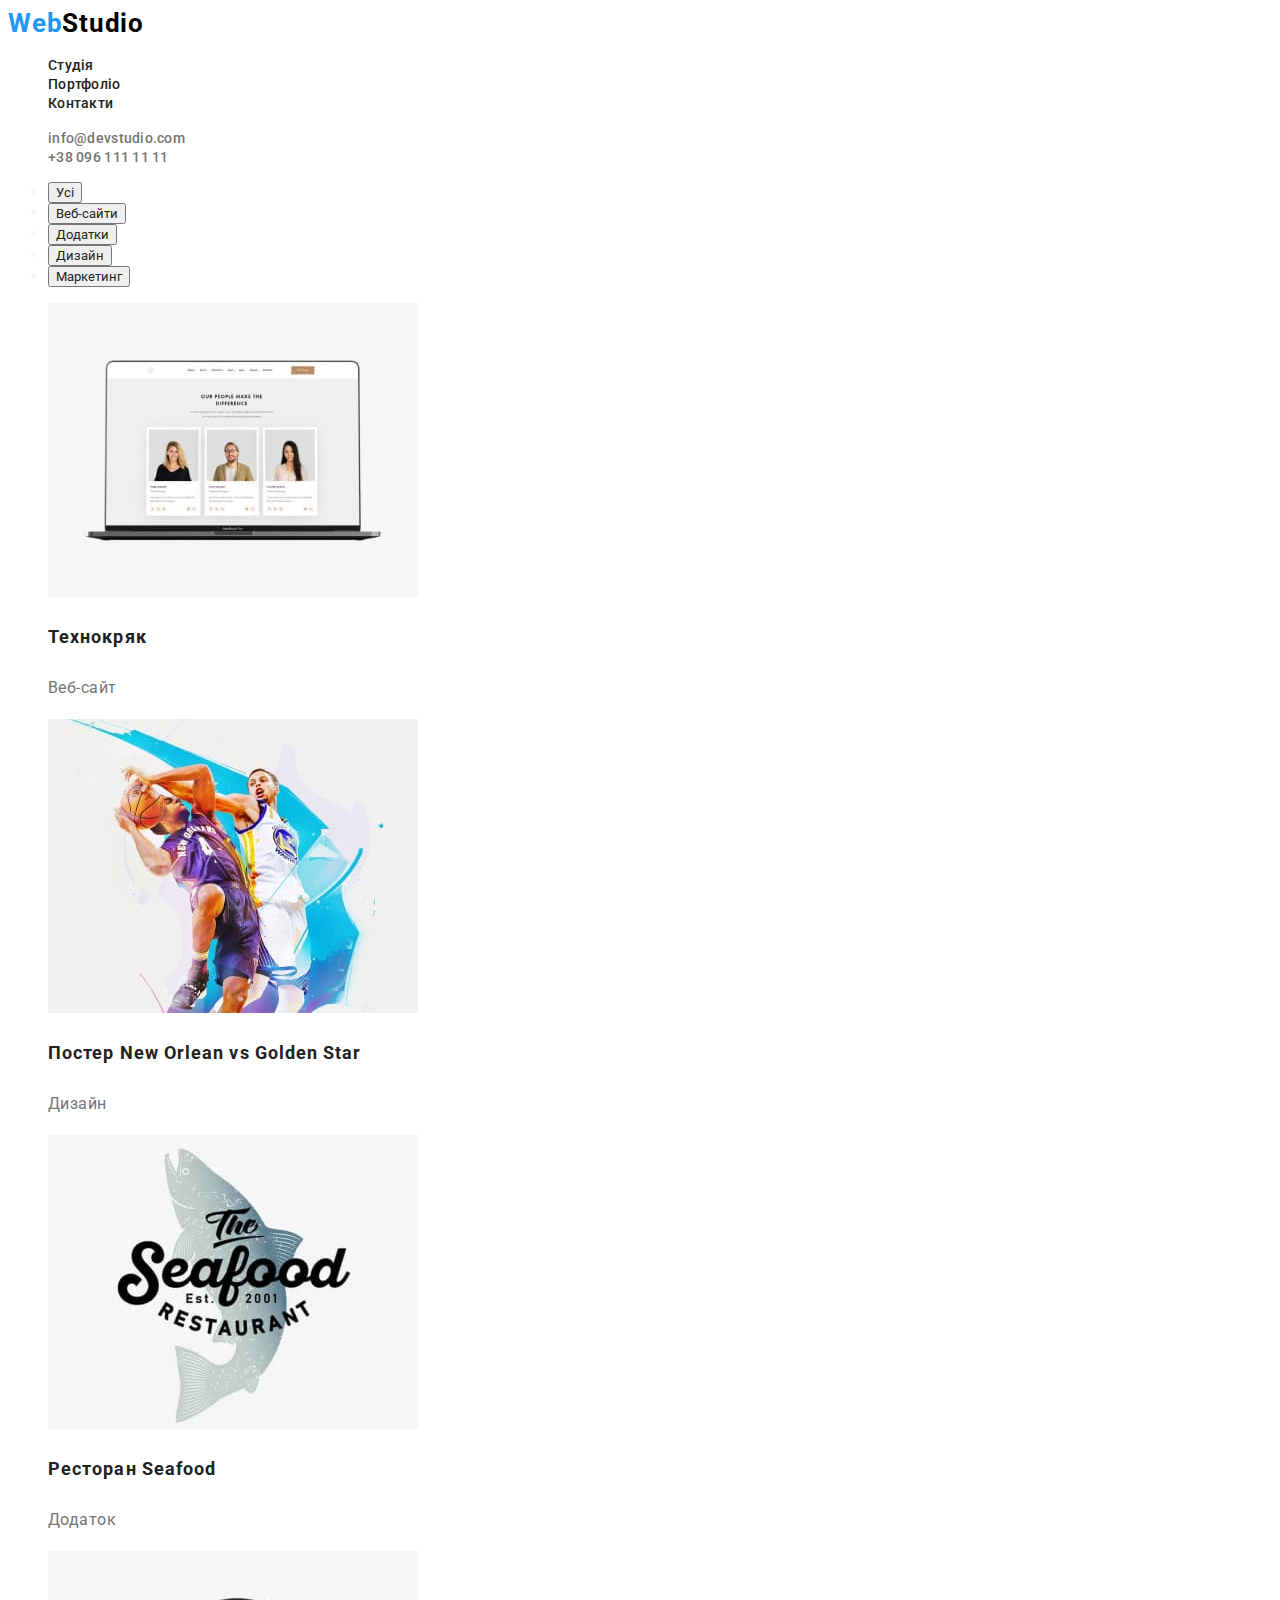
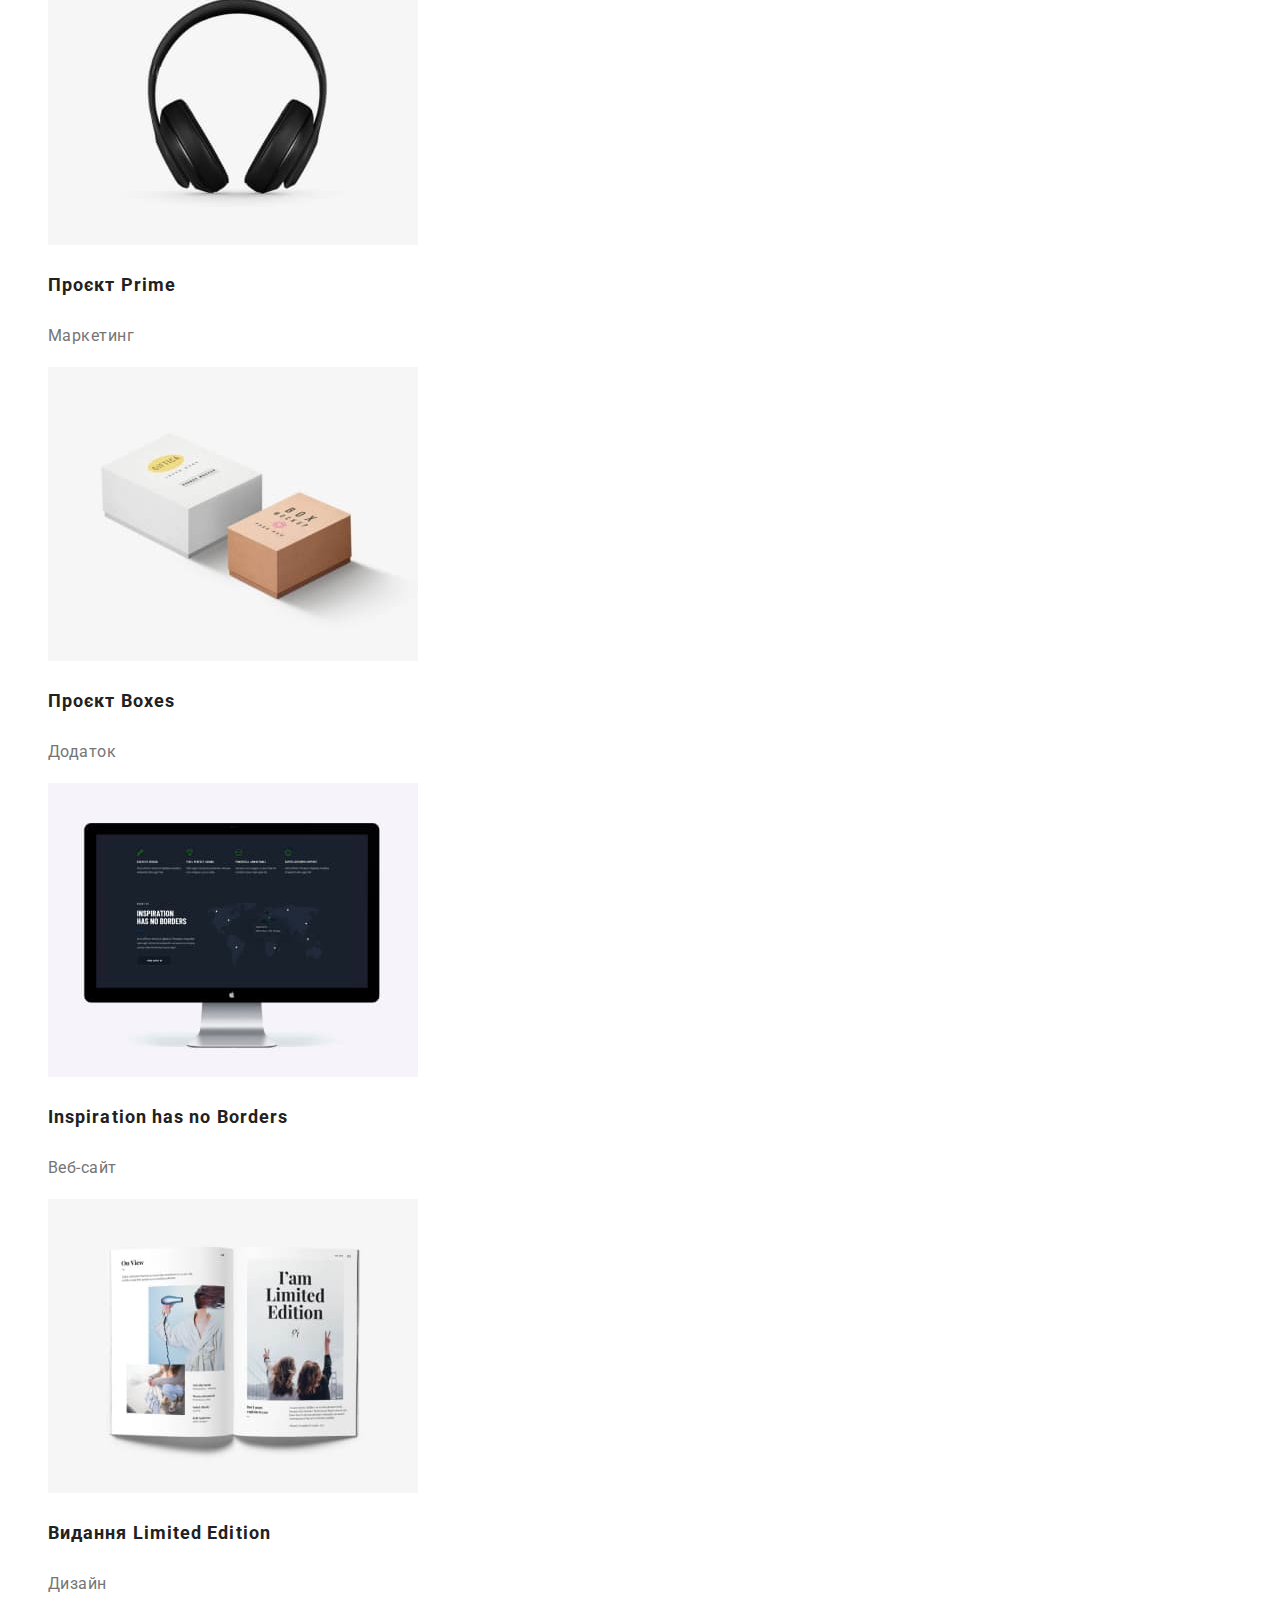
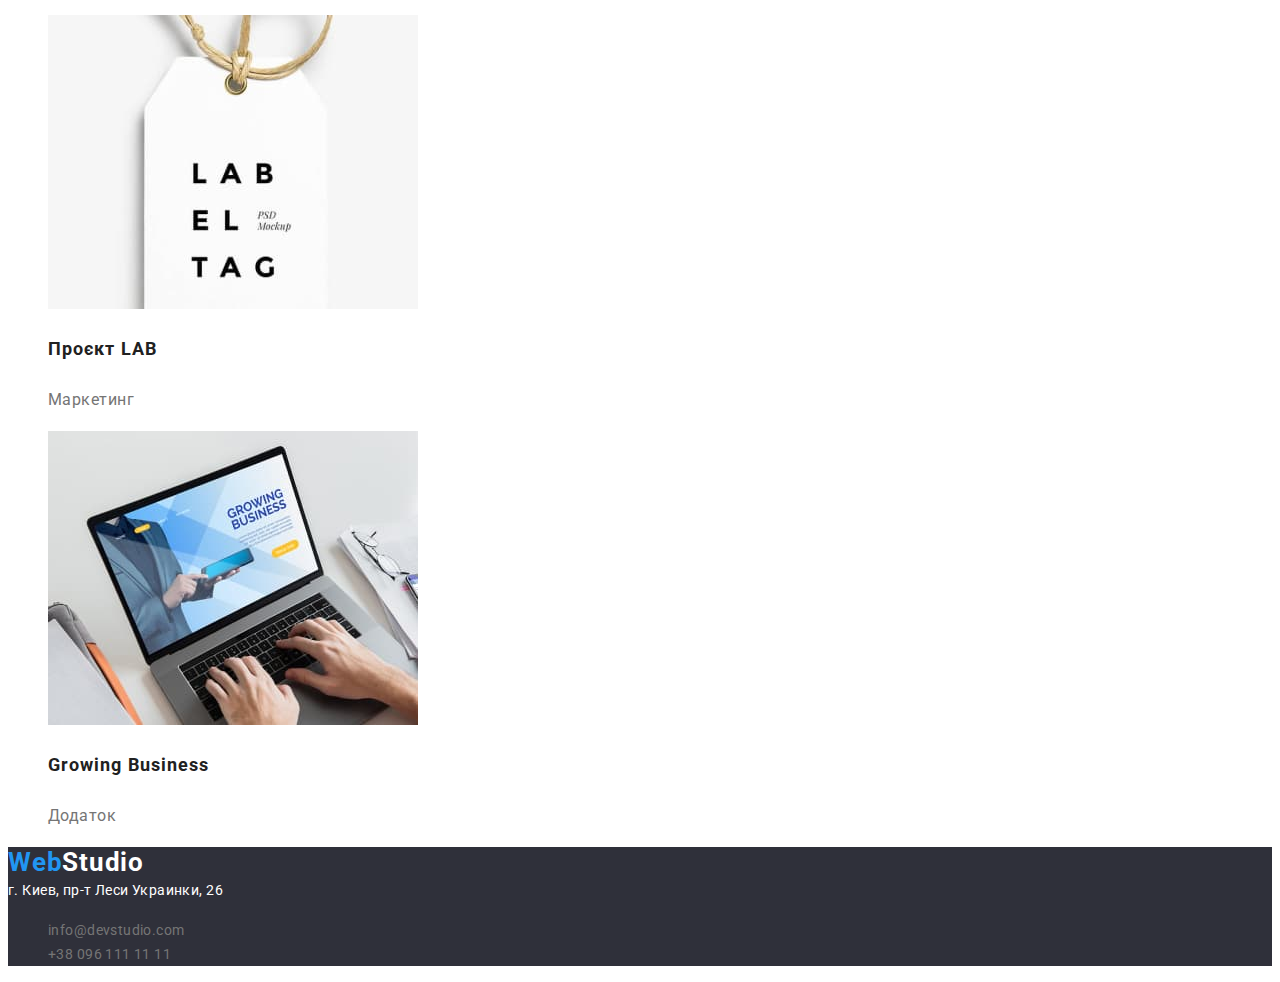
==== portfolio.html @ 9efe73df "Добавляет стили для разметки" ====
<!DOCTYPE html>
<html lang="UK">
    <head>
    <meta charset="UTF-8">
    <meta http-equiv="X-UA-Compatible" content="IE=edge">
    <meta name="viewport" content="width=device-width, initial-scale=1.0">
    <title>HTML-CSS</title>
    <link rel="preconnect" href="https://fonts.googleapis.com">
    <link rel="preconnect" href="https://fonts.gstatic.com" crossorigin>
    <link href="https://fonts.googleapis.com/css2?family=Raleway:wght@700&family=Roboto:wght@400;500;700;900&display=swap" rel="stylesheet">
    <link rel="stylesheet" href="./css/styles.css">
    </head>
    <body>

        <!-- Панель навигации -->
        <header>
            <nav class="header-nav">
            <a class="logo" href="./index.html"><span class="first-part">Web</span><span class="last-part">Studio</span></a>

            <ul class="nav-list list">
                <li class="header-nav-item"><a class="header-nav-link link" href="./index.html">Студія</a></li>
                <li class="header-nav-item"><a class="header-nav-link link" href="./portfolio.html">Портфоліо</a></li>
                <li class="header-nav-item"><a class="header-nav-link link" href="/">Контакти</a></li>
            </ul>
            </nav>

            <ul class="nav-list list">
                <li ><a class="header-mail-link link" href="mailto:info@devstudio.com">info@devstudio.com</a></li>
                <li ><a class="header-tel-link link" href="tel:+380961111111">+38 096 111 11 11</a></li>
            </ul>
        </header>

            <main>
                <!-- Фильтр работ -->
                <h1 class="section-title-none">Заголовок 1</h1>
                <ul class="button">
                    <li><button class="botton-type" type="button"><span class="botton-text">Усі</span></button></li>
                    <li><button class="botton-type" type="button"><span class="botton-text">Веб-сайти</span></button></li>
                    <li><button class="botton-type" type="button"><span class="botton-text">Додатки</span></button></li>
                    <li><button class="botton-type" type="button"><span class="botton-text">Дизайн</span></button></li>
                    <li><button class="botton-type" type="button"><span class="botton-text">Маркетинг</span></button></li>
                </ul>

                <!-- Портфолио -->
                <section>
                    <h2 class="section-title-none">Заголовок 2</h2>
                    <ul class="list">
                        <li><img src="./images/Portfolio/img1.jpg" width="370" height="294" alt="Технокряк">
                            <h3 class="portfolio-title">Технокряк</h3>
                            <p class="portfolio-text">Веб-сайт</p>
                        </li>
                        <li><img src="./images/Portfolio/img2.jpg" width="370" height="294" alt="Постер New Orlean vs Golden Star">
                            <h3 class="portfolio-title">Постер New Orlean vs Golden Star</h3>
                            <p class="portfolio-text">Дизайн</p>
                        </li>
                        <li><img src="./images/Portfolio/img3.jpg" width="370" height="294" alt="Ресторан Seafood">
                            <h3 class="portfolio-title">Ресторан Seafood</h3>
                            <p class="portfolio-text">Додаток</p>
                        </li>
                        <li><img src="./images/Portfolio/img4.jpg" width="370" height="294" alt="Проєкт Prime">
                            <h3 class="portfolio-title">Проєкт Prime</h3>
                            <p class="portfolio-text">Маркетинг</p>
                        </li>
                        <li><img src="./images/Portfolio/img5.jpg" width="370" height="294" alt="">
                            <h3 class="portfolio-title">Проєкт Boxes</h3>
                            <p class="portfolio-text">Додаток</p>
                        </li>
                        <li><img src="./images/Portfolio/img6.jpg" width="370" height="294" alt="Inspiration has no Borders">
                            <h3 class="portfolio-title">Inspiration has no Borders</h3>
                            <p class="portfolio-text">Веб-сайт</p>
                        </li>
                        <li><img src="./images/Portfolio/img7.jpg" width="370" height="294" alt="Видання Limited Edition">
                            <h3 class="portfolio-title">Видання Limited Edition</h3>
                            <p class="portfolio-text">Дизайн</p>
                        </li>
                        <li><img src="./images/Portfolio/img8.jpg" width="370" height="294" alt="Проєкт LAB">
                            <h3 class="portfolio-title">Проєкт LAB</h3>
                            <p class="portfolio-text">Маркетинг</p>
                        </li>
                        <li><img src="./images/Portfolio/img9.jpg" width="370" height="294" alt="Growing Business">
                            <h3 class="portfolio-title">Growing Business</h3>
                            <p class="portfolio-text">Додаток</p>
                        </li>  
                    </ul>
                </section>
            </main>

            <!-- Контакты -->
            <footer class="footer-list">
                <a class="logo" href="./index.html"><span class="first-part">Web</span><span class="last-part-footer">Studio</span></a>
                <address>
                <a class="address" href="https://goo.gl/maps/CPtrU1FHBa2aNyZL9" target="_blank" rel="noopener noreferrer nofollow">г. Киев, пр-т Леси Украинки, 26</a>

                <ul>
                    <li class="list"><a class="contact" href="mailto:info@devstudio.com">info@devstudio.com</a></li>
                    <li class="list"><a class="contact" href="tel:+380961111111">+38 096 111 11 11</a></li>
                </ul>
                </address>
            </footer>
    </body>
</html>
---- css/styles.css ----
:root {
    --main-color: #212121;
    --second-color: #757575;
    --change-color: #2196F3;
}

/* GENERAL STYLES */

body {
    font-family: 'Raleway', sans-serif;
    font-family: 'Roboto', sans-serif;
}

.logo {
    font-weight: 700;
    font-size: 26px;
    line-height: 31px;
    letter-spacing: 0.03em;
    text-decoration: none;
}

.first-part {
    color: var(--change-color)
}

.last-part {
    color: #000000;
}

.list {
    list-style: none;
}

.link {
    text-decoration: none;
}

.link:hover,
.link:focus {
    color: #2196F3;
}

.header-nav-link {
    font-weight: 500;
    font-size: 14px;
    line-height: 16px;
    letter-spacing: 0.02em;
    color: var(--main-color);
}

.header-mail-link,
.header-tel-link {
    font-family: 'Roboto';
    font-style: normal;
    font-weight: 500;
    font-size: 14px;
    line-height: 16px;
    letter-spacing: 0.02em;
    color: var(--second-color)
}


/* Hero */

.hero-title {
    font-weight: 900;
    font-size: 44px;
    line-height: calc(60 / 44);
    letter-spacing: 0.06em;
    color: #FFFFFF;
    background: #2F303A;
}

.button-hero {
    font-family: 'Roboto', sans-serif;
    background-color: #2196F3;
}

.button-text {
    font-weight: 700;
    font-size: 16px;
    line-height: calc(30 / 16);
    display: flex;
    align-items: center;
    text-align: center;
    letter-spacing: 0.06em;
    color: #FFFFFF;
}

.section-title {
    font-weight: 700;
    font-size: 36px;
    line-height: calc(42 / 36);
    letter-spacing: 0.03em;
    color: var(--main-color)
}

.section-title-none {
    display: none;
}
/* Особливості */

.peculiarities-title {
    font-weight: 700;
    font-size: 14px;
    line-height: calc(16 / 14);
    letter-spacing: 0.03em;
    text-transform: uppercase;
    color: var(--main-color)
}

.peculiarities-text {
    font-weight: 400;
    font-size: 14px;
    line-height: calc(24 / 14);
    letter-spacing: 0.03em;
    color: var(--second-color)
}

/* Наша команда */

.about-team {
    font-weight: 500;
    font-size: 16px;
    line-height: calc(19 / 16);
    letter-spacing: 0.03em;
    color: var(--main-color)
}

.about-position {
    font-weight: 400;
    font-size: 16px;
    line-height: calc(19 / 16);
    letter-spacing: 0.03em;
    color: var(--second-color)
}

/* Фильтр работ */

.button {
    color: #F5F4FA;
    background: transparent;
}

.botton-type:hover,
.botton-type:focus {
    background: var(--change-color)
}

.botton-text {
    font-family: 'Roboto', sans-serif;
    color: var(--main-color)
}

.botton-text:hover {
    color: #FFFFFF;
}

/* Портфолио */

.portfolio-title {
    font-weight: 700;
    font-size: 18px;
    line-height: calc(36 / 18);
    letter-spacing: 0.06em;
    color: var(--main-color);
}

.portfolio-text {
    font-weight: 400;
    font-size: 16px;
    line-height: calc(30 / 16);
    letter-spacing: 0.03em;
    color: var(--second-color);
}

/* Контакты */

.footer-list {
    background-color: #2F303A;
}

.last-part-footer {
    color: #FFFFFF;
}

.address {
    font-family: 'Roboto';
    font-style: normal;
    font-weight: 400;
    font-size: 14px;
    line-height: 24px;
    letter-spacing: 0.03em;
    color: #FFFFFF;
    text-decoration: none;

}

.contact {
    font-family: 'Roboto';
    font-style: normal;
    font-weight: 400;
    font-size: 14px;
    line-height: 24px;
    letter-spacing: 0.03em;
    color: var(--second-color);
    text-decoration: none;
}
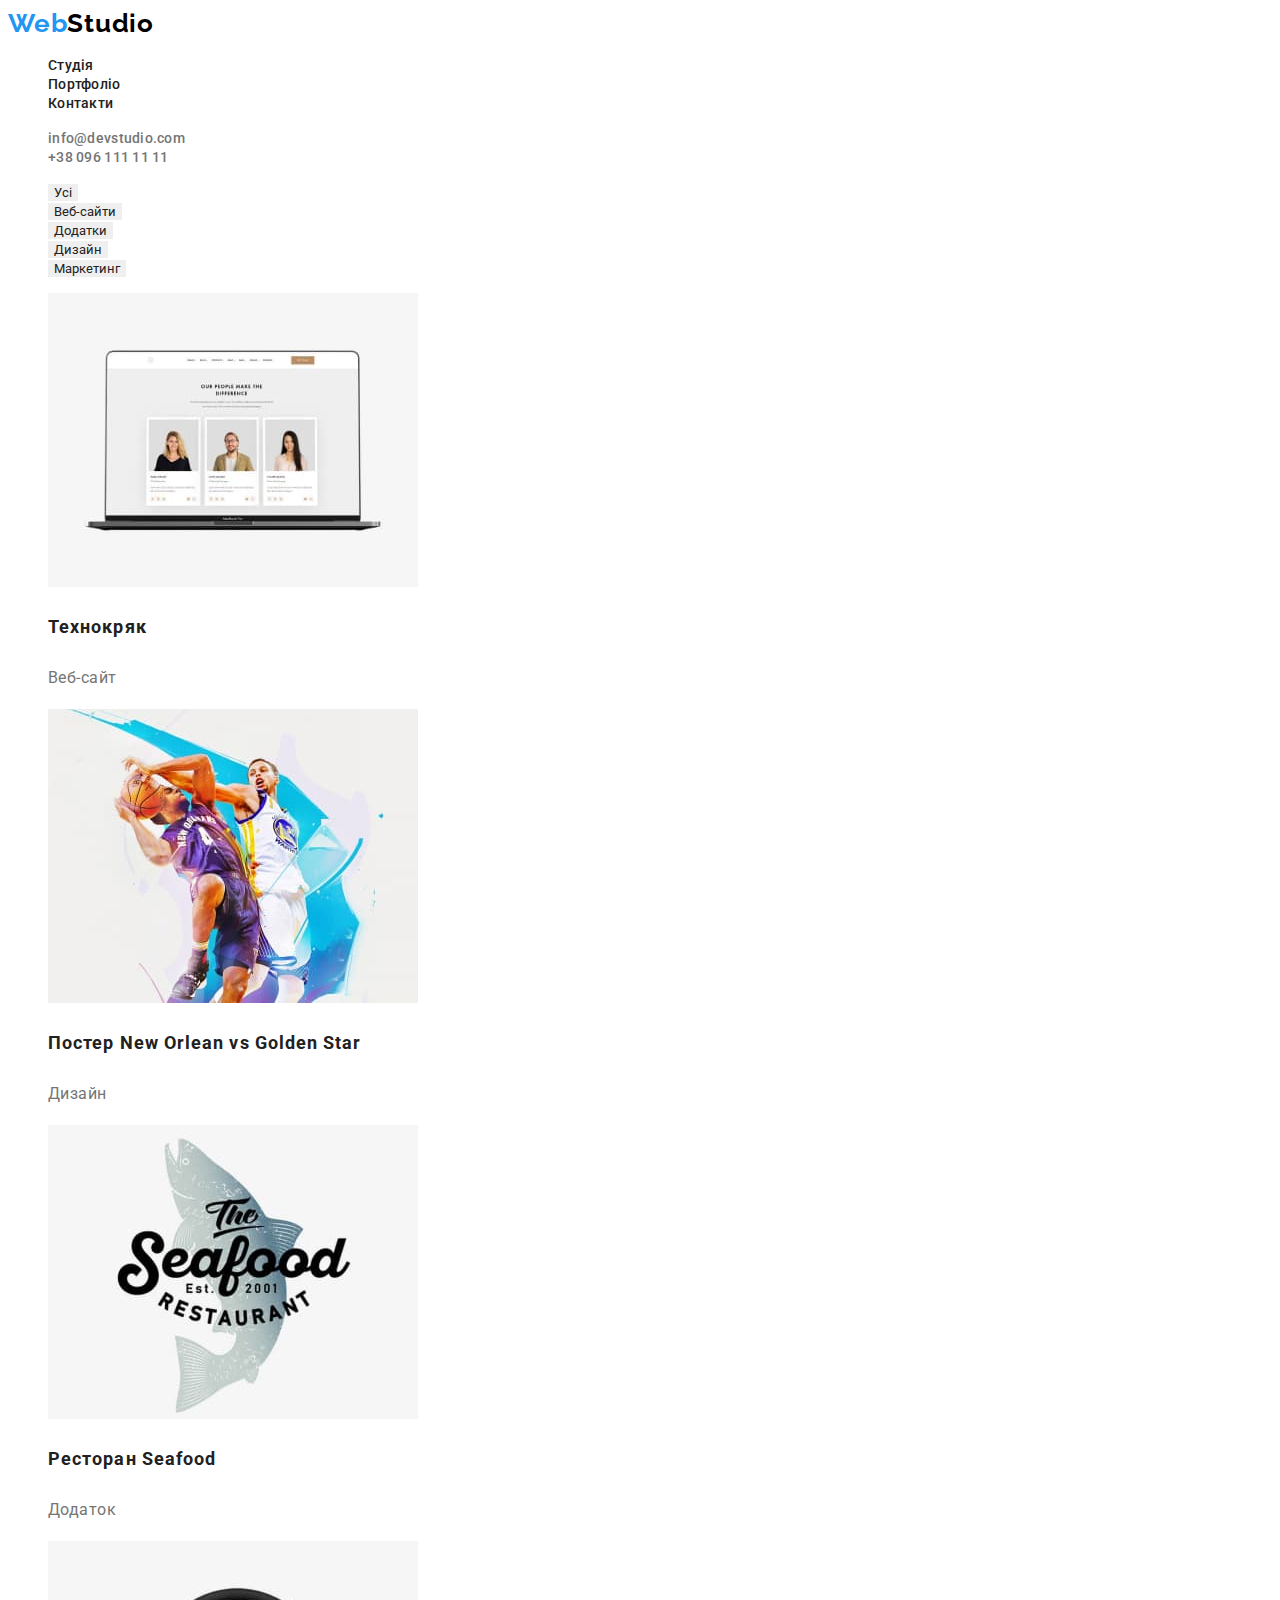
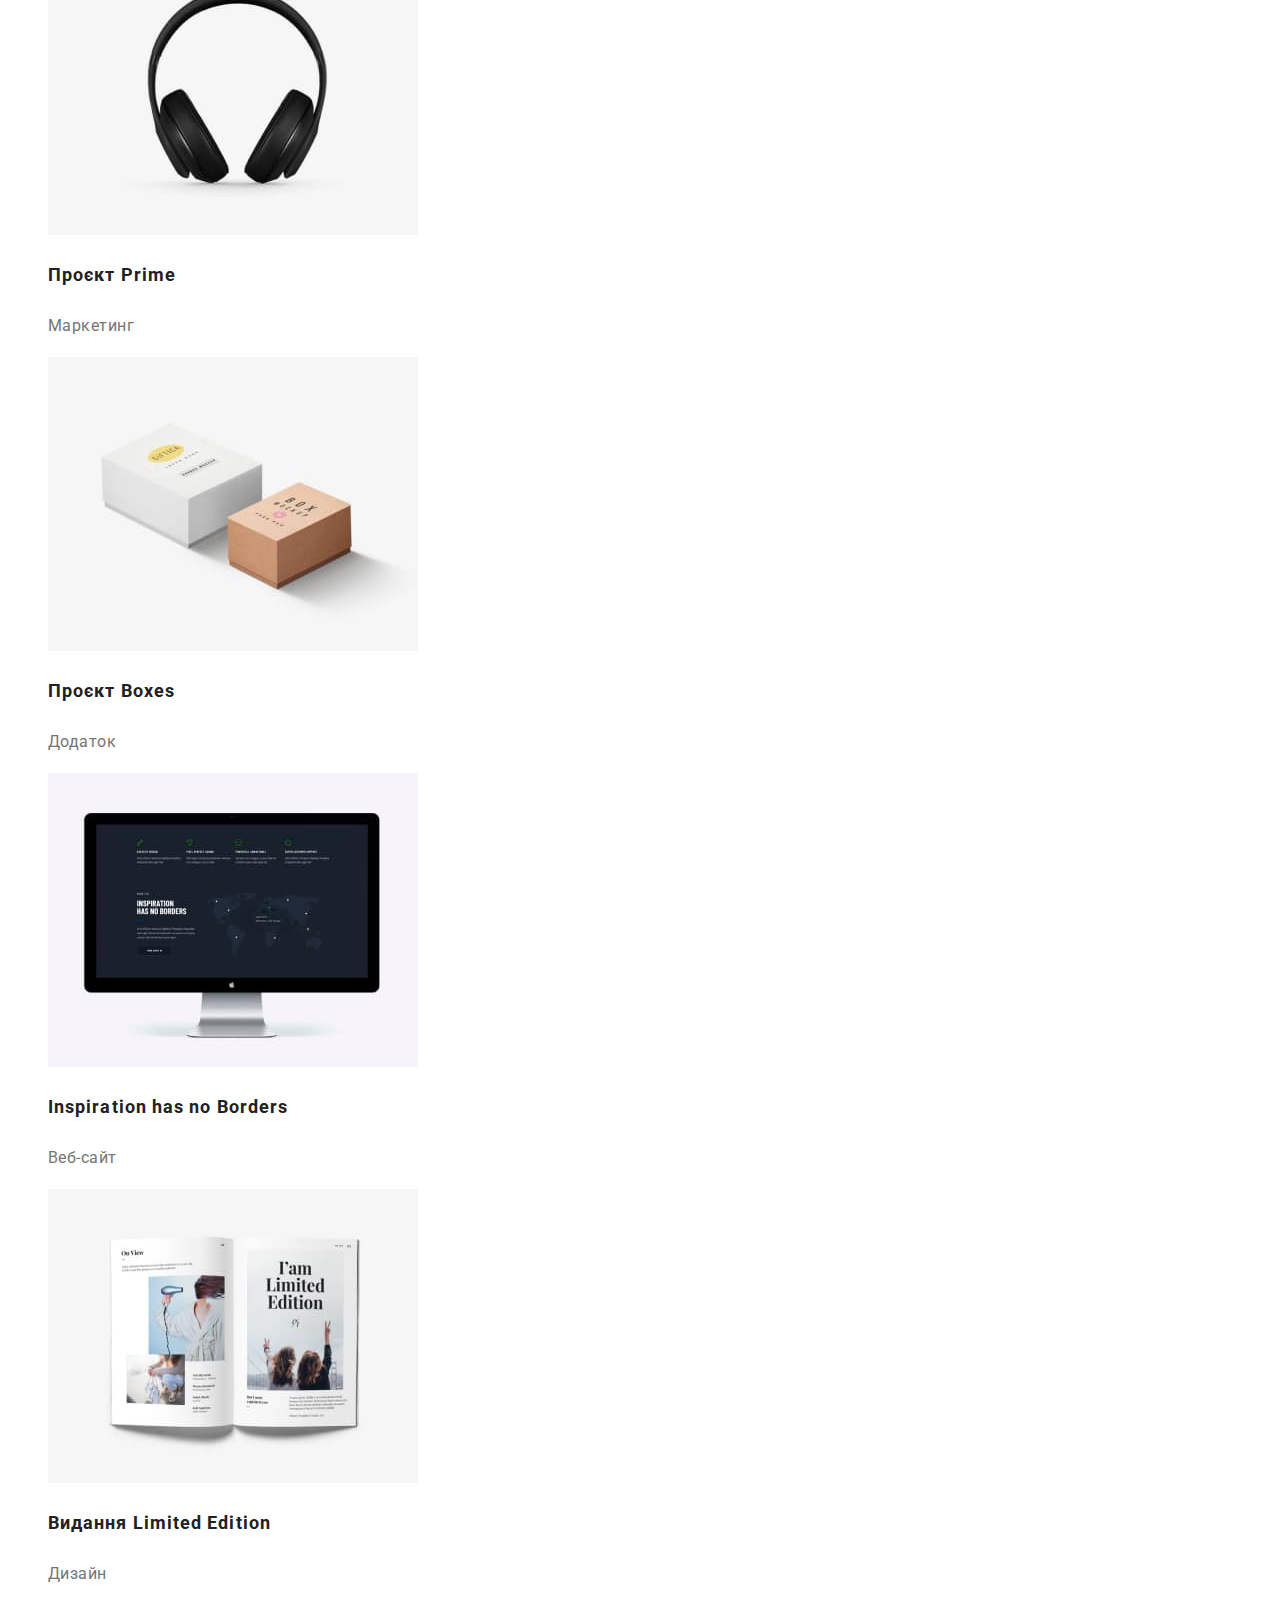
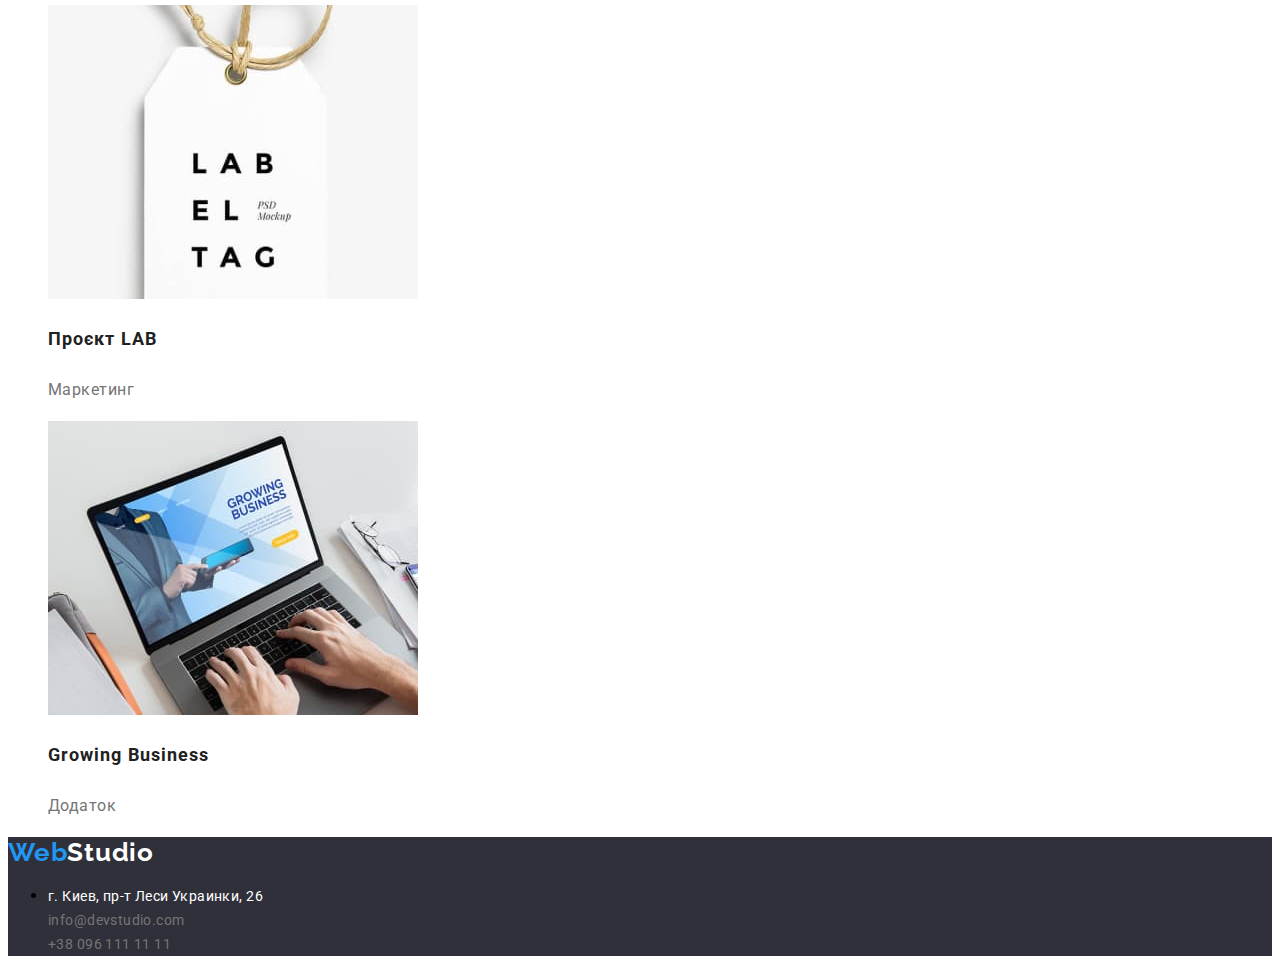
==== commit 1003ee69: "Добавляет оформление к верстке" ====
--- a/portfolio.html
+++ b/portfolio.html
@@ -1,101 +1,192 @@
 <!DOCTYPE html>
 <html lang="UK">
-    <head>
-    <meta charset="UTF-8">
-    <meta http-equiv="X-UA-Compatible" content="IE=edge">
-    <meta name="viewport" content="width=device-width, initial-scale=1.0">
+  <head>
+    <meta charset="UTF-8" />
+    <meta http-equiv="X-UA-Compatible" content="IE=edge" />
+    <meta name="viewport" content="width=device-width, initial-scale=1.0" />
     <title>HTML-CSS</title>
-    <link rel="preconnect" href="https://fonts.googleapis.com">
-    <link rel="preconnect" href="https://fonts.gstatic.com" crossorigin>
-    <link href="https://fonts.googleapis.com/css2?family=Raleway:wght@700&family=Roboto:wght@400;500;700;900&display=swap" rel="stylesheet">
-    <link rel="stylesheet" href="./css/styles.css">
-    </head>
-    <body>
+    <link rel="preconnect" href="https://fonts.googleapis.com" />
+    <link rel="preconnect" href="https://fonts.gstatic.com" crossorigin />
+    <link
+      href="https://fonts.googleapis.com/css2?family=Raleway:wght@700&family=Roboto:wght@400;500;700;900&display=swap"
+      rel="stylesheet"
+    />
+    <link rel="stylesheet" href="./css/styles.css" />
+  </head>
+  <body>
+    <!-- Панель навигации -->
+    <header>
+      <nav class="header-nav">
+        <a class="logo" href="./index.html"
+          ><span class="first-part">Web</span
+          ><span class="last-part">Studio</span></a
+        >
 
-        <!-- Панель навигации -->
-        <header>
-            <nav class="header-nav">
-            <a class="logo" href="./index.html"><span class="first-part">Web</span><span class="last-part">Studio</span></a>
+        <ul class="nav-list list">
+          <li class="header-nav-item">
+            <a class="header-nav-link link" href="./index.html">Студія</a>
+          </li>
+          <li class="header-nav-item">
+            <a class="header-nav-link link" href="./portfolio.html"
+              >Портфоліо</a
+            >
+          </li>
+          <li class="header-nav-item">
+            <a class="header-nav-link link" href="/">Контакти</a>
+          </li>
+        </ul>
+      </nav>
 
-            <ul class="nav-list list">
-                <li class="header-nav-item"><a class="header-nav-link link" href="./index.html">Студія</a></li>
-                <li class="header-nav-item"><a class="header-nav-link link" href="./portfolio.html">Портфоліо</a></li>
-                <li class="header-nav-item"><a class="header-nav-link link" href="/">Контакти</a></li>
-            </ul>
-            </nav>
+      <ul class="nav-list list">
+        <li>
+          <a class="header-mail-link link" href="mailto:info@devstudio.com"
+            >info@devstudio.com</a
+          >
+        </li>
+        <li>
+          <a class="header-tel-link link" href="tel:+380961111111"
+            >+38 096 111 11 11</a
+          >
+        </li>
+      </ul>
+    </header>
 
-            <ul class="nav-list list">
-                <li ><a class="header-mail-link link" href="mailto:info@devstudio.com">info@devstudio.com</a></li>
-                <li ><a class="header-tel-link link" href="tel:+380961111111">+38 096 111 11 11</a></li>
-            </ul>
-        </header>
+    <main>
+      <section>
+        <!-- Фильтр работ -->
+        <h1 class="section-title-none">Заголовок 1</h1>
+        <ul class="button">
+          <li><button class="botton-type" type="button">Усі</button></li>
+          <li><button class="botton-type" type="button">Веб-сайти</button></li>
+          <li><button class="botton-type" type="button">Додатки</button></li>
+          <li><button class="botton-type" type="button">Дизайн</button></li>
+          <li><button class="botton-type" type="button">Маркетинг</button></li>
+        </ul>
 
-            <main>
-                <!-- Фильтр работ -->
-                <h1 class="section-title-none">Заголовок 1</h1>
-                <ul class="button">
-                    <li><button class="botton-type" type="button"><span class="botton-text">Усі</span></button></li>
-                    <li><button class="botton-type" type="button"><span class="botton-text">Веб-сайти</span></button></li>
-                    <li><button class="botton-type" type="button"><span class="botton-text">Додатки</span></button></li>
-                    <li><button class="botton-type" type="button"><span class="botton-text">Дизайн</span></button></li>
-                    <li><button class="botton-type" type="button"><span class="botton-text">Маркетинг</span></button></li>
-                </ul>
+        <!-- Портфолио -->
+        <h2 class="section-title-none">Заголовок 2</h2>
+        <ul class="list">
+          <li>
+            <img
+              src="./images/Portfolio/img1.jpg"
+              width="370"
+              height="294"
+              alt="Технокряк"
+            />
+            <h3 class="portfolio-title">Технокряк</h3>
+            <p class="portfolio-text">Веб-сайт</p>
+          </li>
+          <li>
+            <img
+              src="./images/Portfolio/img2.jpg"
+              width="370"
+              height="294"
+              alt="Постер New Orlean vs Golden Star"
+            />
+            <h3 class="portfolio-title">Постер New Orlean vs Golden Star</h3>
+            <p class="portfolio-text">Дизайн</p>
+          </li>
+          <li>
+            <img
+              src="./images/Portfolio/img3.jpg"
+              width="370"
+              height="294"
+              alt="Ресторан Seafood"
+            />
+            <h3 class="portfolio-title">Ресторан Seafood</h3>
+            <p class="portfolio-text">Додаток</p>
+          </li>
+          <li>
+            <img
+              src="./images/Portfolio/img4.jpg"
+              width="370"
+              height="294"
+              alt="Проєкт Prime"
+            />
+            <h3 class="portfolio-title">Проєкт Prime</h3>
+            <p class="portfolio-text">Маркетинг</p>
+          </li>
+          <li>
+            <img
+              src="./images/Portfolio/img5.jpg"
+              width="370"
+              height="294"
+              alt=""
+            />
+            <h3 class="portfolio-title">Проєкт Boxes</h3>
+            <p class="portfolio-text">Додаток</p>
+          </li>
+          <li>
+            <img
+              src="./images/Portfolio/img6.jpg"
+              width="370"
+              height="294"
+              alt="Inspiration has no Borders"
+            />
+            <h3 class="portfolio-title">Inspiration has no Borders</h3>
+            <p class="portfolio-text">Веб-сайт</p>
+          </li>
+          <li>
+            <img
+              src="./images/Portfolio/img7.jpg"
+              width="370"
+              height="294"
+              alt="Видання Limited Edition"
+            />
+            <h3 class="portfolio-title">Видання Limited Edition</h3>
+            <p class="portfolio-text">Дизайн</p>
+          </li>
+          <li>
+            <img
+              src="./images/Portfolio/img8.jpg"
+              width="370"
+              height="294"
+              alt="Проєкт LAB"
+            />
+            <h3 class="portfolio-title">Проєкт LAB</h3>
+            <p class="portfolio-text">Маркетинг</p>
+          </li>
+          <li>
+            <img
+              src="./images/Portfolio/img9.jpg"
+              width="370"
+              height="294"
+              alt="Growing Business"
+            />
+            <h3 class="portfolio-title">Growing Business</h3>
+            <p class="portfolio-text">Додаток</p>
+          </li>
+        </ul>
+      </section>
+    </main>
 
-                <!-- Портфолио -->
-                <section>
-                    <h2 class="section-title-none">Заголовок 2</h2>
-                    <ul class="list">
-                        <li><img src="./images/Portfolio/img1.jpg" width="370" height="294" alt="Технокряк">
-                            <h3 class="portfolio-title">Технокряк</h3>
-                            <p class="portfolio-text">Веб-сайт</p>
-                        </li>
-                        <li><img src="./images/Portfolio/img2.jpg" width="370" height="294" alt="Постер New Orlean vs Golden Star">
-                            <h3 class="portfolio-title">Постер New Orlean vs Golden Star</h3>
-                            <p class="portfolio-text">Дизайн</p>
-                        </li>
-                        <li><img src="./images/Portfolio/img3.jpg" width="370" height="294" alt="Ресторан Seafood">
-                            <h3 class="portfolio-title">Ресторан Seafood</h3>
-                            <p class="portfolio-text">Додаток</p>
-                        </li>
-                        <li><img src="./images/Portfolio/img4.jpg" width="370" height="294" alt="Проєкт Prime">
-                            <h3 class="portfolio-title">Проєкт Prime</h3>
-                            <p class="portfolio-text">Маркетинг</p>
-                        </li>
-                        <li><img src="./images/Portfolio/img5.jpg" width="370" height="294" alt="">
-                            <h3 class="portfolio-title">Проєкт Boxes</h3>
-                            <p class="portfolio-text">Додаток</p>
-                        </li>
-                        <li><img src="./images/Portfolio/img6.jpg" width="370" height="294" alt="Inspiration has no Borders">
-                            <h3 class="portfolio-title">Inspiration has no Borders</h3>
-                            <p class="portfolio-text">Веб-сайт</p>
-                        </li>
-                        <li><img src="./images/Portfolio/img7.jpg" width="370" height="294" alt="Видання Limited Edition">
-                            <h3 class="portfolio-title">Видання Limited Edition</h3>
-                            <p class="portfolio-text">Дизайн</p>
-                        </li>
-                        <li><img src="./images/Portfolio/img8.jpg" width="370" height="294" alt="Проєкт LAB">
-                            <h3 class="portfolio-title">Проєкт LAB</h3>
-                            <p class="portfolio-text">Маркетинг</p>
-                        </li>
-                        <li><img src="./images/Portfolio/img9.jpg" width="370" height="294" alt="Growing Business">
-                            <h3 class="portfolio-title">Growing Business</h3>
-                            <p class="portfolio-text">Додаток</p>
-                        </li>  
-                    </ul>
-                </section>
-            </main>
-
-            <!-- Контакты -->
-            <footer class="footer-list">
-                <a class="logo" href="./index.html"><span class="first-part">Web</span><span class="last-part-footer">Studio</span></a>
-                <address>
-                <a class="address" href="https://goo.gl/maps/CPtrU1FHBa2aNyZL9" target="_blank" rel="noopener noreferrer nofollow">г. Киев, пр-т Леси Украинки, 26</a>
-
-                <ul>
-                    <li class="list"><a class="contact" href="mailto:info@devstudio.com">info@devstudio.com</a></li>
-                    <li class="list"><a class="contact" href="tel:+380961111111">+38 096 111 11 11</a></li>
-                </ul>
-                </address>
-            </footer>
-    </body>
-</html>+    <!-- Контакты -->
+    <footer class="footer-list">
+      <a class="logo" href="./index.html"
+        ><span class="first-part">Web</span
+        ><span class="last-part-footer">Studio</span></a
+      >
+      <address>
+        <ul>
+          <li>
+            <a
+              class="address"
+              href="https://goo.gl/maps/CPtrU1FHBa2aNyZL9"
+              target="_blank"
+              rel="noopener noreferrer nofollow"
+              >г. Киев, пр-т Леси Украинки, 26</a
+            >
+          </li>
+          <li class="list">
+            <a class="contact" href="mailto:info@devstudio.com"
+              >info@devstudio.com</a
+            >
+          </li>
+          <li class="list">
+            <a class="contact" href="tel:+380961111111">+38 096 111 11 11</a>
+          </li>
+        </ul>
+      </address>
+    </footer>
+  </body>
+</html>
--- a/css/styles.css
+++ b/css/styles.css
@@ -2,6 +2,10 @@
     --main-color: #212121;
     --second-color: #757575;
     --change-color: #2196F3;
+    --black-color: #000000;
+    --White-color: #ffffff;
+    --background-hero: #2F303A;
+    --corol-button: #F5F4FA;
 }
 
 /* GENERAL STYLES */
@@ -12,6 +16,7 @@
 }
 
 .logo {
+    font-family: 'Raleway';
     font-weight: 700;
     font-size: 26px;
     line-height: 31px;
@@ -24,7 +29,7 @@
 }
 
 .last-part {
-    color: #000000;
+    color: var(--black-color)
 }
 
 .list {
@@ -37,7 +42,7 @@
 
 .link:hover,
 .link:focus {
-    color: #2196F3;
+    color: var(--change-color)
 }
 
 .header-nav-link {
@@ -67,16 +72,14 @@
     font-size: 44px;
     line-height: calc(60 / 44);
     letter-spacing: 0.06em;
-    color: #FFFFFF;
-    background: #2F303A;
+    color: var(--White-color);
+    background: var(--background-hero);
+    text-transform: uppercase;
 }
 
 .button-hero {
     font-family: 'Roboto', sans-serif;
-    background-color: #2196F3;
-}
-
-.button-text {
+    background-color: var(--change-color);
     font-weight: 700;
     font-size: 16px;
     line-height: calc(30 / 16);
@@ -84,7 +87,15 @@
     align-items: center;
     text-align: center;
     letter-spacing: 0.06em;
-    color: #FFFFFF;
+    color: var(--White-color);
+    border: 0;
+}
+
+.button-hero:hover,
+.button-hero:focus {
+    cursor: pointer;
+    color: var(--main-color);
+    background: var(--corol-button)
 }
 
 .section-title {
@@ -138,22 +149,22 @@
 /* Фильтр работ */
 
 .button {
-    color: #F5F4FA;
+    color: var(--corol-button);
     background: transparent;
+    list-style: none;
+}
+
+.botton-type {
+    font-family: 'Roboto', sans-serif;
+    color: var(--main-color);
+    border: 0;
 }
 
 .botton-type:hover,
 .botton-type:focus {
+    cursor: pointer;
+    color: var(--White-color);
     background: var(--change-color)
-}
-
-.botton-text {
-    font-family: 'Roboto', sans-serif;
-    color: var(--main-color)
-}
-
-.botton-text:hover {
-    color: #FFFFFF;
 }
 
 /* Портфолио */
@@ -177,11 +188,11 @@
 /* Контакты */
 
 .footer-list {
-    background-color: #2F303A;
+    background-color: var(--background-hero)
 }
 
 .last-part-footer {
-    color: #FFFFFF;
+    color: var(--White-color)
 }
 
 .address {
@@ -191,7 +202,7 @@
     font-size: 14px;
     line-height: 24px;
     letter-spacing: 0.03em;
-    color: #FFFFFF;
+    color: var(--White-color);
     text-decoration: none;
 
 }
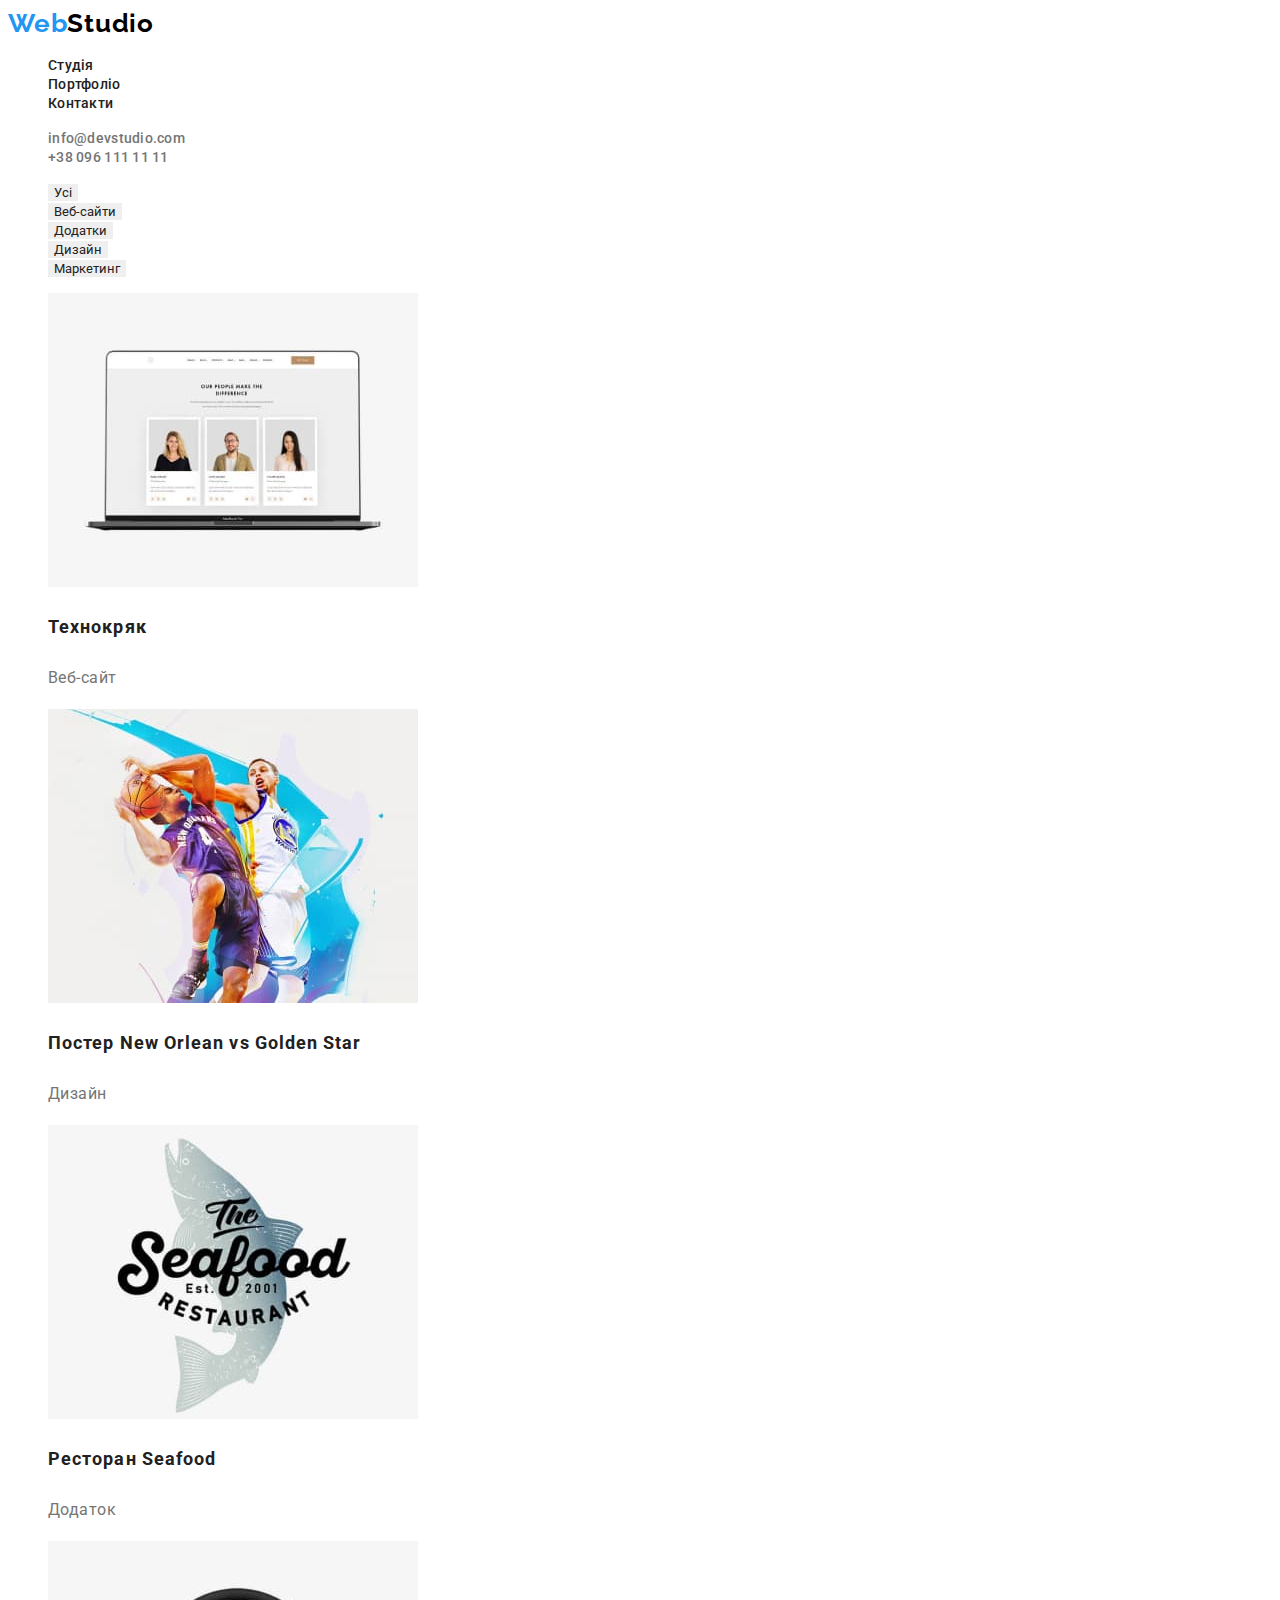
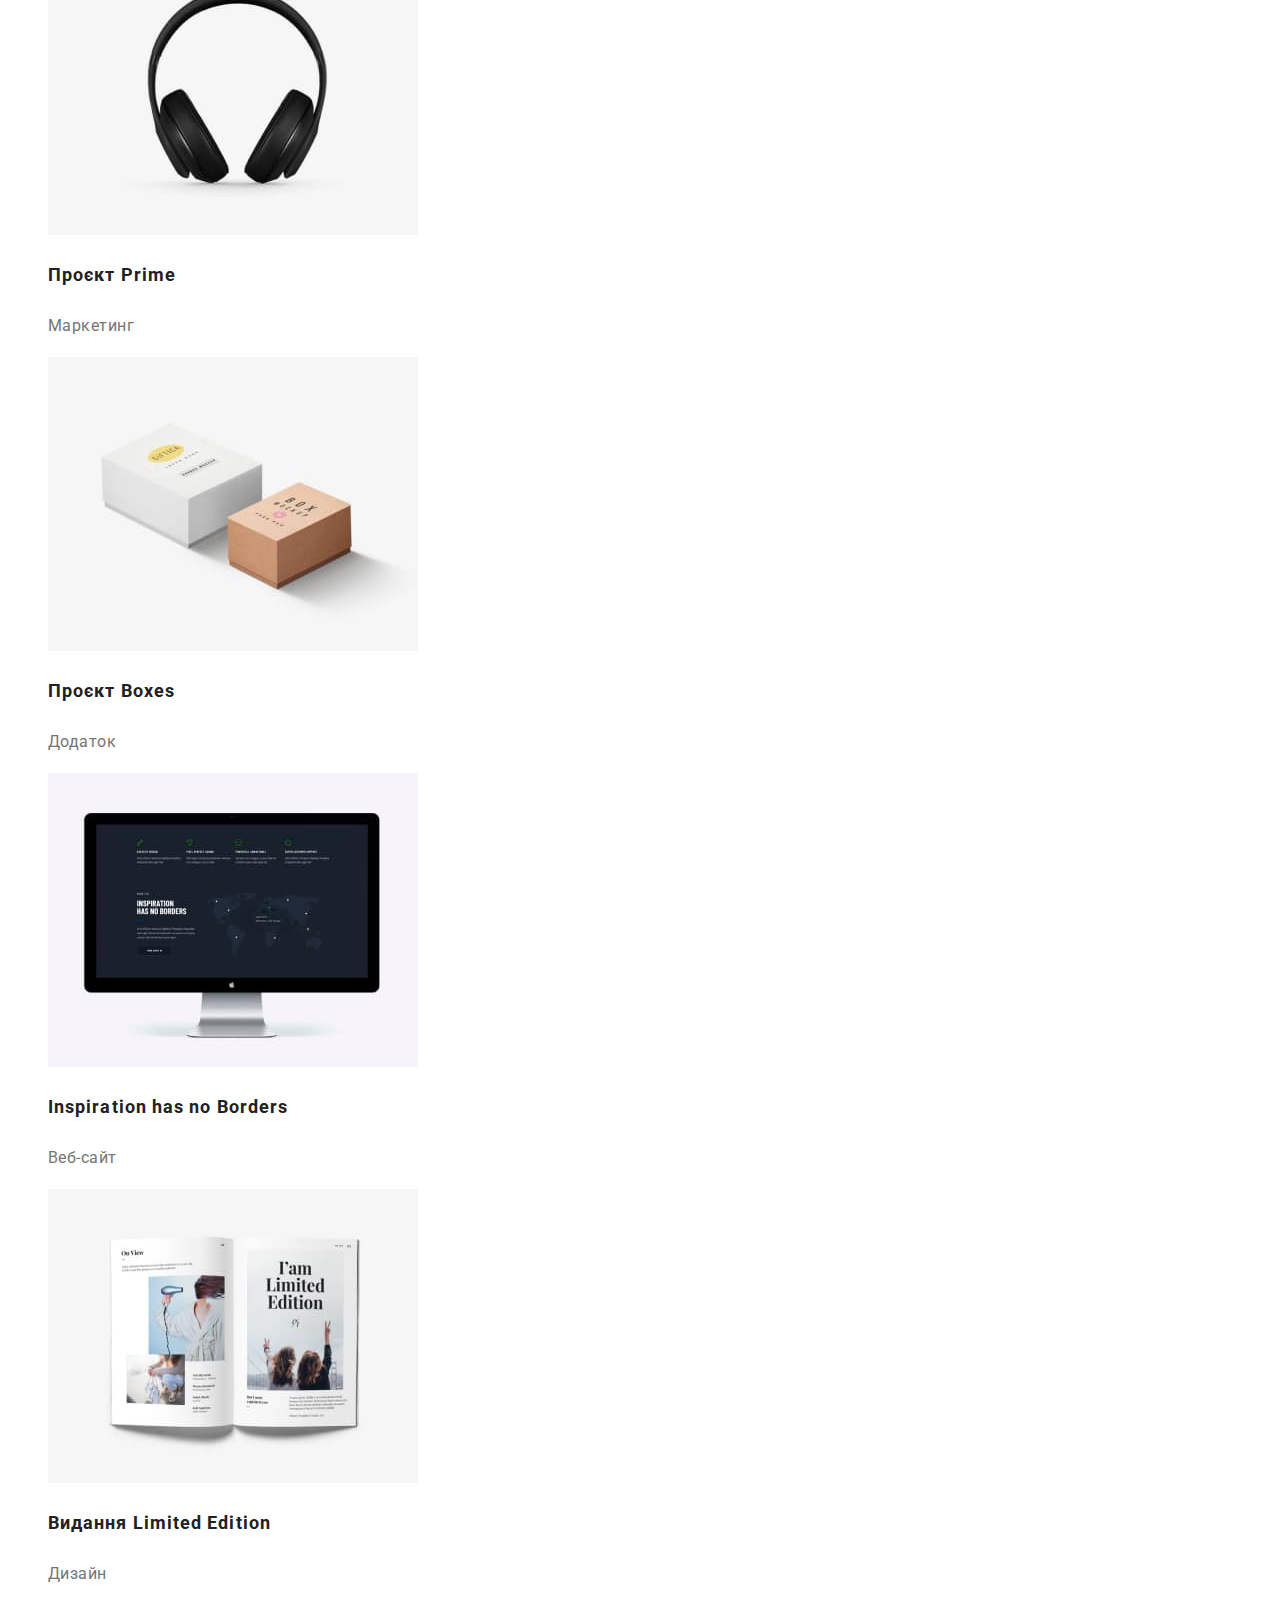
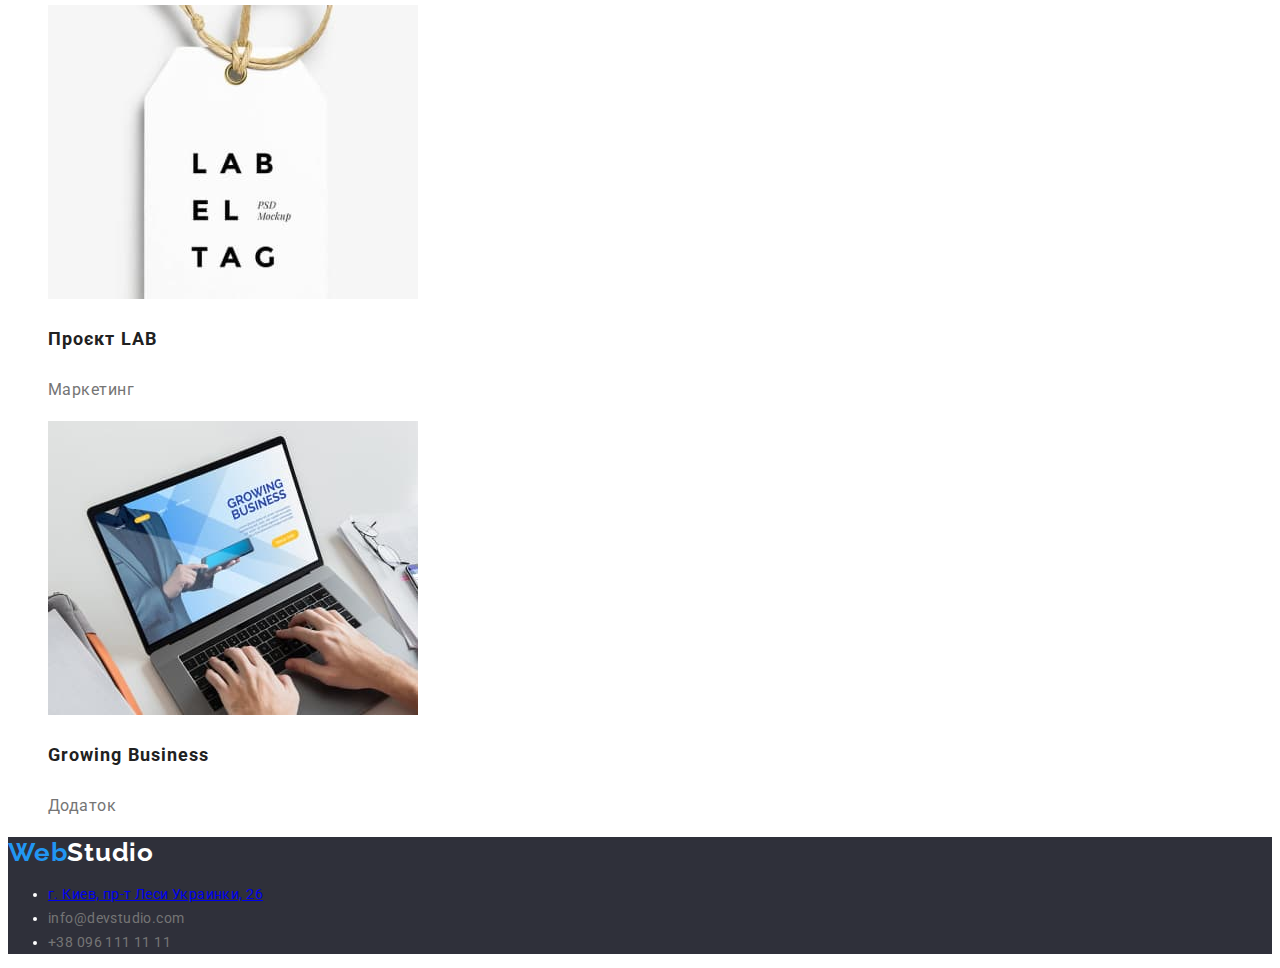
==== commit be3382b0: "Добавляет правки стилей" ====
--- a/portfolio.html
+++ b/portfolio.html
@@ -166,23 +166,17 @@
         ><span class="first-part">Web</span
         ><span class="last-part-footer">Studio</span></a
       >
-      <address>
+      <address class="address">
         <ul>
           <li>
-            <a
-              class="address"
-              href="https://goo.gl/maps/CPtrU1FHBa2aNyZL9"
+            <a href="https://goo.gl/maps/CPtrU1FHBa2aNyZL9"
               target="_blank"
-              rel="noopener noreferrer nofollow"
-              >г. Киев, пр-т Леси Украинки, 26</a
-            >
+              rel="noopener noreferrer nofollow">г. Киев, пр-т Леси Украинки, 26</a>
           </li>
-          <li class="list">
-            <a class="contact" href="mailto:info@devstudio.com"
-              >info@devstudio.com</a
-            >
+          <li>
+            <a class="contact" href="mailto:info@devstudio.com">info@devstudio.com</a>
           </li>
-          <li class="list">
+          <li>
             <a class="contact" href="tel:+380961111111">+38 096 111 11 11</a>
           </li>
         </ul>
--- a/css/styles.css
+++ b/css/styles.css
@@ -6,6 +6,7 @@
     --White-color: #ffffff;
     --background-hero: #2F303A;
     --corol-button: #F5F4FA;
+    --background-buttom: #188CE8;
 }
 
 /* GENERAL STYLES */
@@ -13,6 +14,7 @@
 body {
     font-family: 'Raleway', sans-serif;
     font-family: 'Roboto', sans-serif;
+    background-color: var(--White-color);
 }
 
 .logo {
@@ -33,6 +35,7 @@
 }
 
 .list {
+    background-color: var(--White-color);
     list-style: none;
 }
 
@@ -66,6 +69,10 @@
 
 
 /* Hero */
+
+.section-hero {
+    background: var(--background-hero);
+}
 
 .hero-title {
     font-weight: 900;
@@ -73,13 +80,12 @@
     line-height: calc(60 / 44);
     letter-spacing: 0.06em;
     color: var(--White-color);
-    background: var(--background-hero);
     text-transform: uppercase;
 }
 
 .button-hero {
-    font-family: 'Roboto', sans-serif;
-    background-color: var(--change-color);
+    font-family: 'Roboto';
+    font-style: normal;
     font-weight: 700;
     font-size: 16px;
     line-height: calc(30 / 16);
@@ -88,14 +94,17 @@
     text-align: center;
     letter-spacing: 0.06em;
     color: var(--White-color);
-    border: 0;
+    background: var(--change-color);
+    box-shadow: 0px 4px 4px rgba(0, 0, 0, 0.15);
+    border-radius: 4px;
 }
 
 .button-hero:hover,
 .button-hero:focus {
     cursor: pointer;
-    color: var(--main-color);
-    background: var(--corol-button)
+    color: var(--White-color);
+    background: var(--background-buttom);
+    box-shadow: 0px 4px 4px rgba(0, 0, 0, 0.15);
 }
 
 .section-title {
@@ -129,6 +138,10 @@
 }
 
 /* Наша команда */
+
+.section-tem {
+    background-color: var(--corol-button);
+}
 
 .about-team {
     font-weight: 500;
@@ -203,7 +216,6 @@
     line-height: 24px;
     letter-spacing: 0.03em;
     color: var(--White-color);
-    text-decoration: none;
 
 }
 
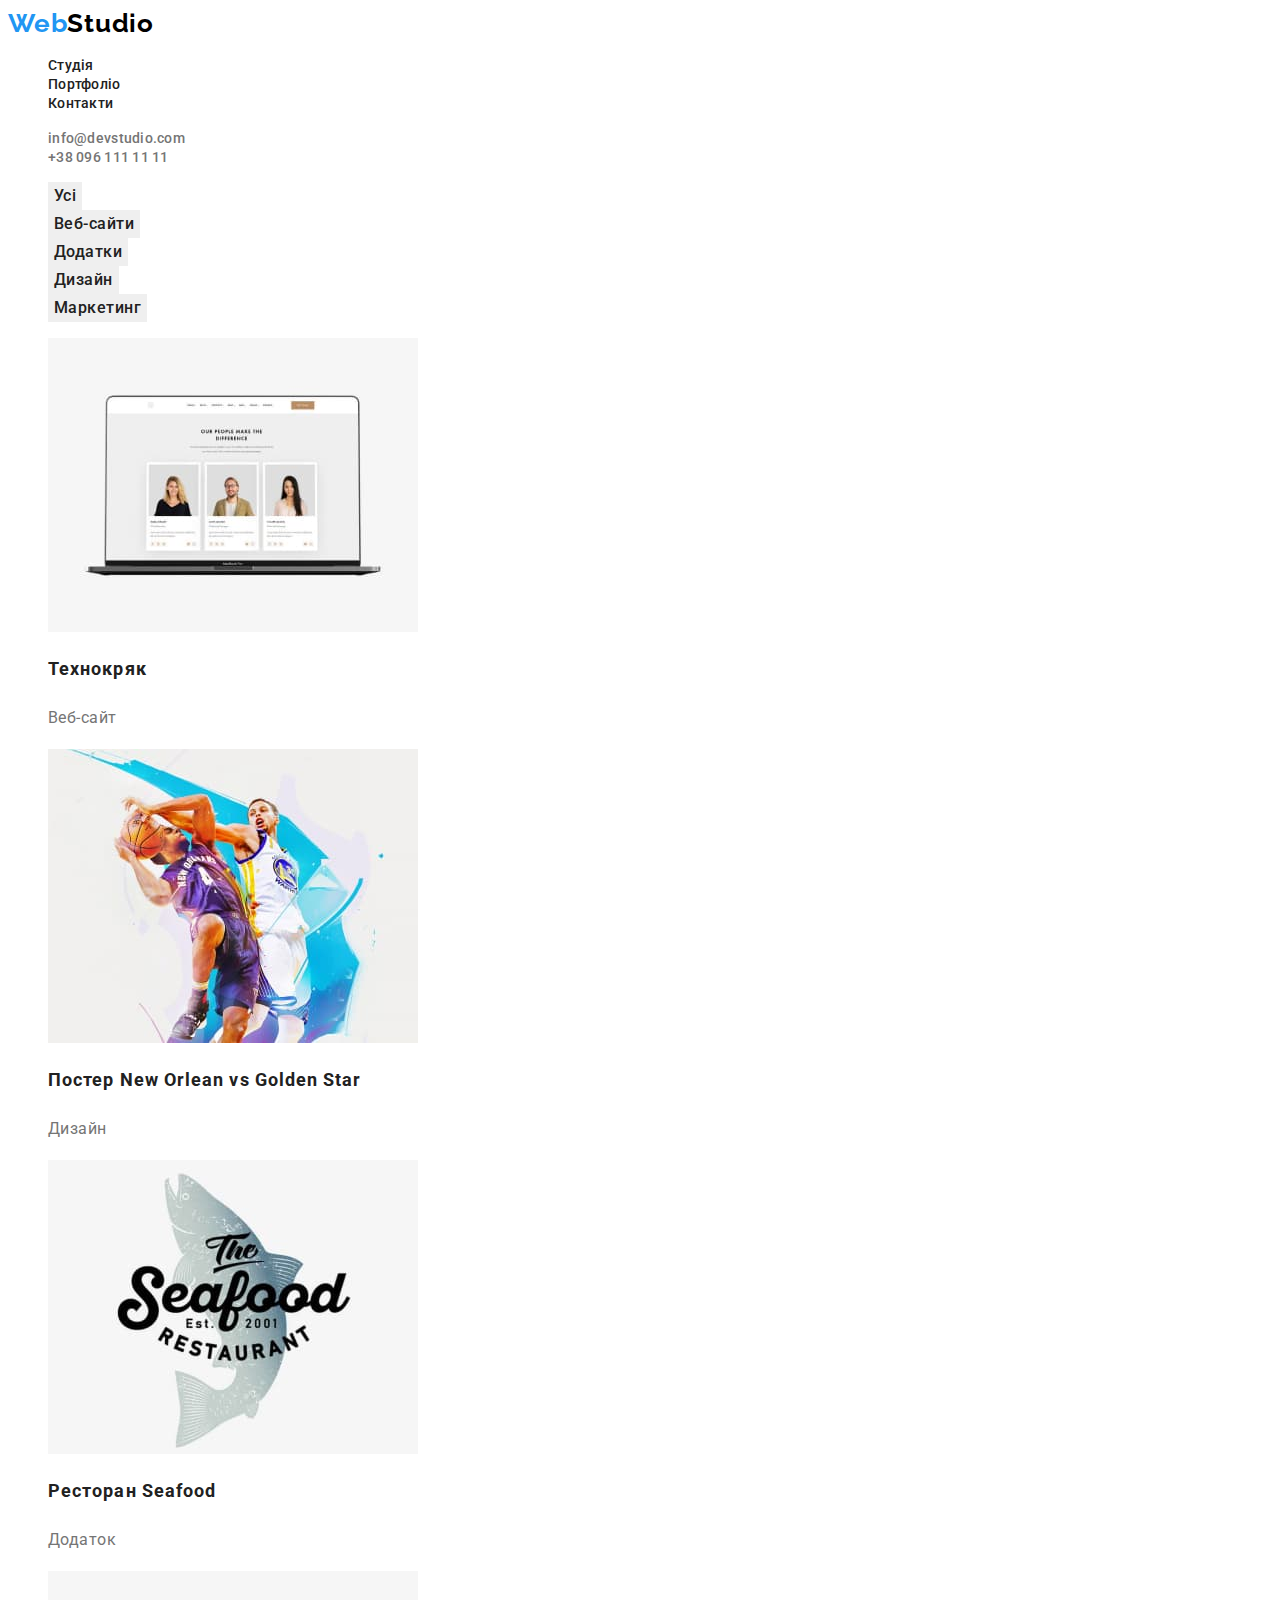
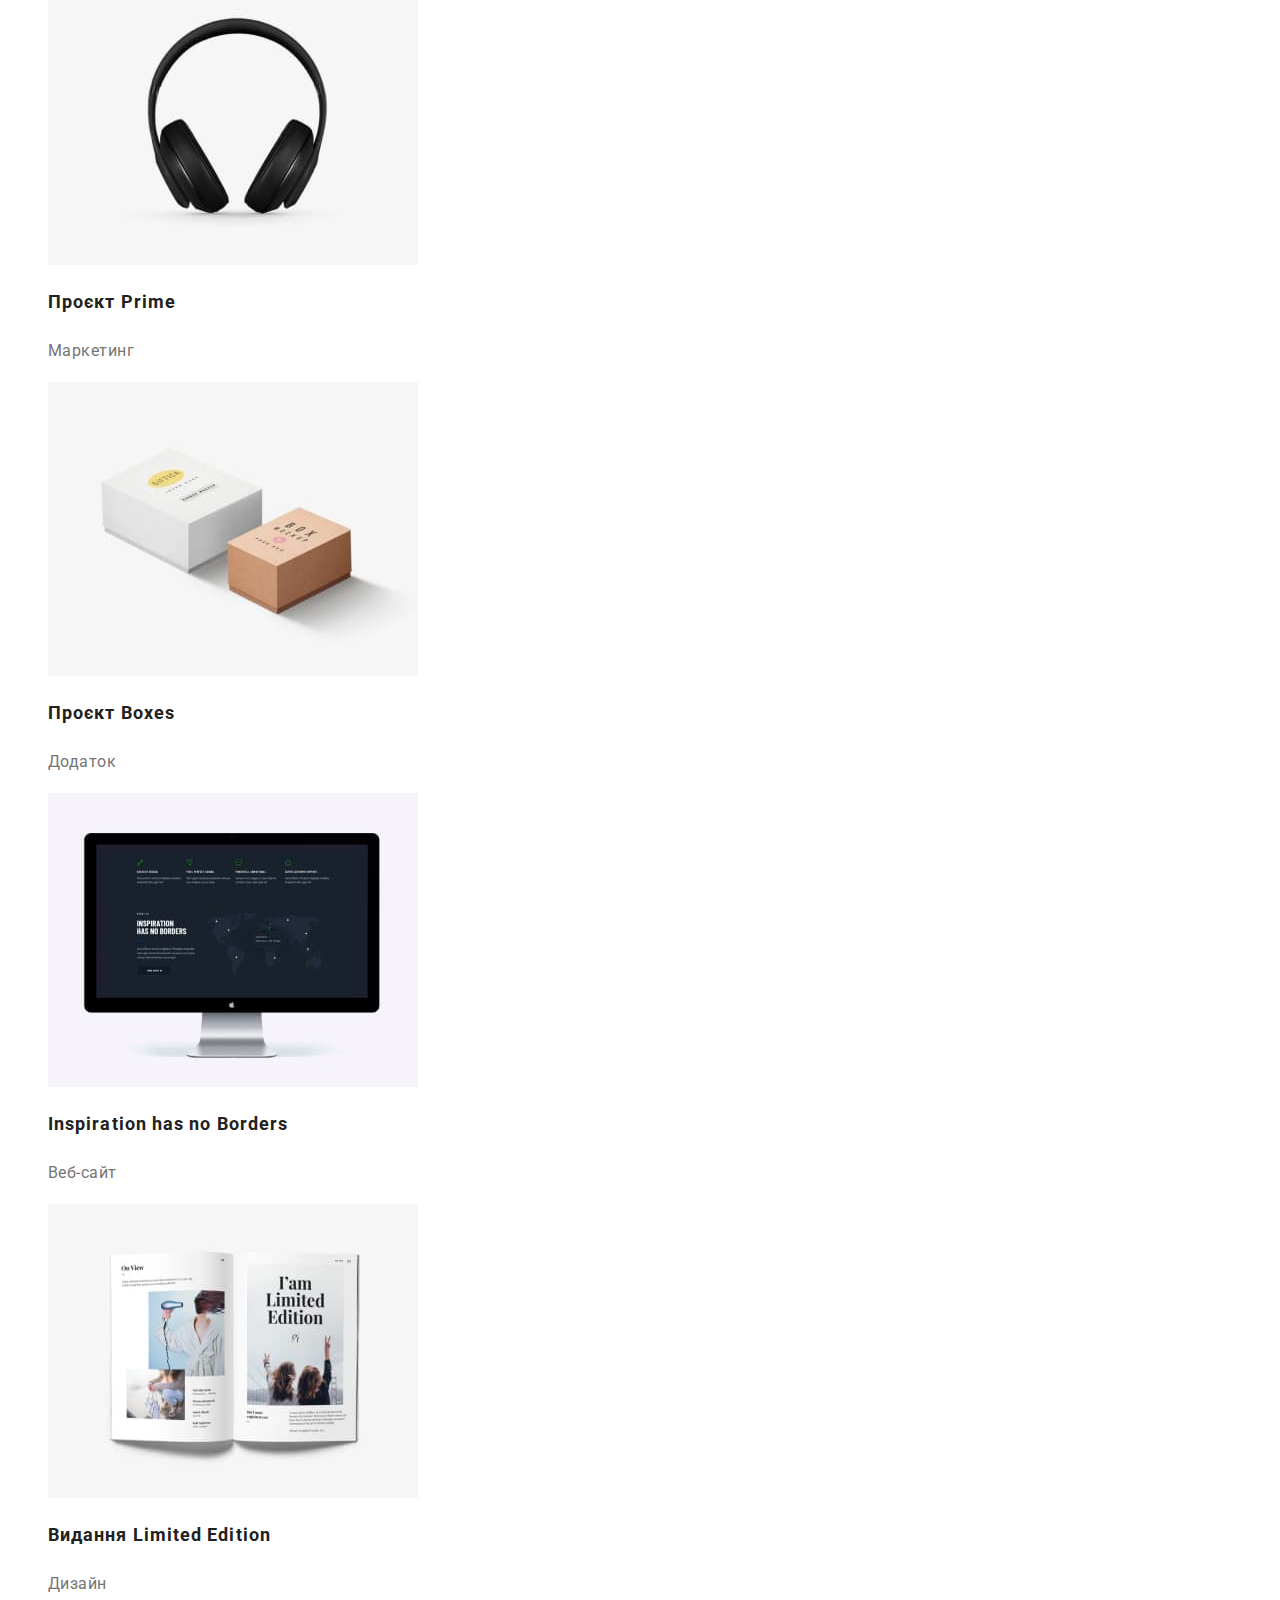
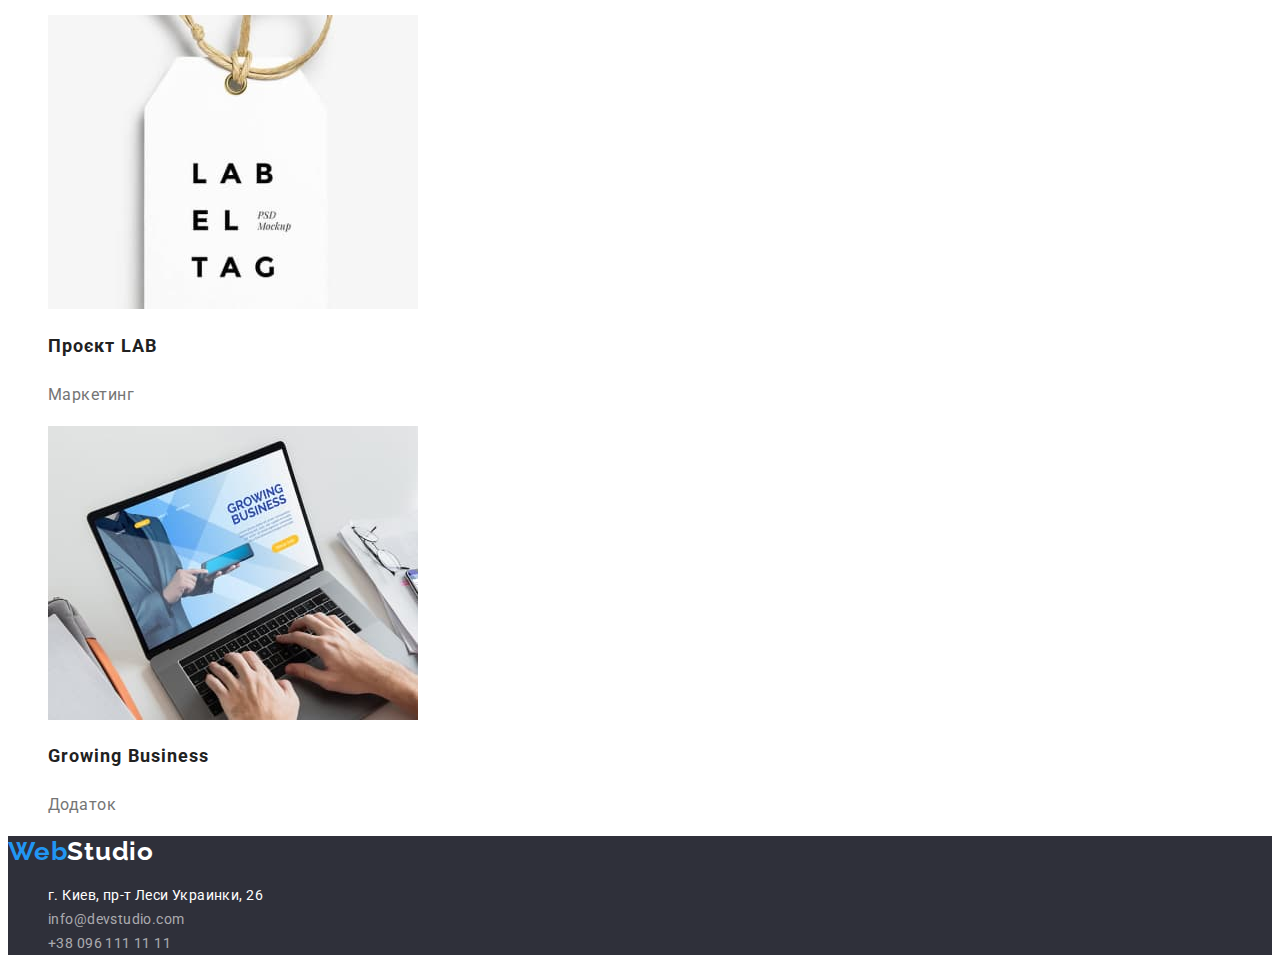
==== commit 1c73ce1c: "Добавляет стили к верстке" ====
--- a/portfolio.html
+++ b/portfolio.html
@@ -54,7 +54,7 @@
     <main>
       <section>
         <!-- Фильтр работ -->
-        <h1 class="section-title-none">Заголовок 1</h1>
+        <h1 class="visually-hidden">Заголовок 1</h1>
         <ul class="button">
           <li><button class="botton-type" type="button">Усі</button></li>
           <li><button class="botton-type" type="button">Веб-сайти</button></li>
@@ -64,7 +64,6 @@
         </ul>
 
         <!-- Портфолио -->
-        <h2 class="section-title-none">Заголовок 2</h2>
         <ul class="list">
           <li>
             <img
@@ -73,7 +72,7 @@
               height="294"
               alt="Технокряк"
             />
-            <h3 class="portfolio-title">Технокряк</h3>
+            <h2 class="portfolio-title">Технокряк</h2>
             <p class="portfolio-text">Веб-сайт</p>
           </li>
           <li>
@@ -83,7 +82,7 @@
               height="294"
               alt="Постер New Orlean vs Golden Star"
             />
-            <h3 class="portfolio-title">Постер New Orlean vs Golden Star</h3>
+            <h2 class="portfolio-title">Постер New Orlean vs Golden Star</h2>
             <p class="portfolio-text">Дизайн</p>
           </li>
           <li>
@@ -93,7 +92,7 @@
               height="294"
               alt="Ресторан Seafood"
             />
-            <h3 class="portfolio-title">Ресторан Seafood</h3>
+            <h2 class="portfolio-title">Ресторан Seafood</h2>
             <p class="portfolio-text">Додаток</p>
           </li>
           <li>
@@ -103,7 +102,7 @@
               height="294"
               alt="Проєкт Prime"
             />
-            <h3 class="portfolio-title">Проєкт Prime</h3>
+            <h2 class="portfolio-title">Проєкт Prime</h2>
             <p class="portfolio-text">Маркетинг</p>
           </li>
           <li>
@@ -113,7 +112,7 @@
               height="294"
               alt=""
             />
-            <h3 class="portfolio-title">Проєкт Boxes</h3>
+            <h2 class="portfolio-title">Проєкт Boxes</h2>
             <p class="portfolio-text">Додаток</p>
           </li>
           <li>
@@ -123,7 +122,7 @@
               height="294"
               alt="Inspiration has no Borders"
             />
-            <h3 class="portfolio-title">Inspiration has no Borders</h3>
+            <h2 class="portfolio-title">Inspiration has no Borders</h2>
             <p class="portfolio-text">Веб-сайт</p>
           </li>
           <li>
@@ -133,7 +132,7 @@
               height="294"
               alt="Видання Limited Edition"
             />
-            <h3 class="portfolio-title">Видання Limited Edition</h3>
+            <h2 class="portfolio-title">Видання Limited Edition</h2>
             <p class="portfolio-text">Дизайн</p>
           </li>
           <li>
@@ -143,7 +142,7 @@
               height="294"
               alt="Проєкт LAB"
             />
-            <h3 class="portfolio-title">Проєкт LAB</h3>
+            <h2 class="portfolio-title">Проєкт LAB</h2>
             <p class="portfolio-text">Маркетинг</p>
           </li>
           <li>
@@ -153,7 +152,7 @@
               height="294"
               alt="Growing Business"
             />
-            <h3 class="portfolio-title">Growing Business</h3>
+            <h2 class="portfolio-title">Growing Business</h2>
             <p class="portfolio-text">Додаток</p>
           </li>
         </ul>
@@ -166,15 +165,21 @@
         ><span class="first-part">Web</span
         ><span class="last-part-footer">Studio</span></a
       >
-      <address class="address">
-        <ul>
+      <address>
+        <ul class="adress-list">
           <li>
-            <a href="https://goo.gl/maps/CPtrU1FHBa2aNyZL9"
+            <a
+              class="address"
+              href="https://goo.gl/maps/CPtrU1FHBa2aNyZL9"
               target="_blank"
-              rel="noopener noreferrer nofollow">г. Киев, пр-т Леси Украинки, 26</a>
+              rel="noopener noreferrer nofollow"
+              >г. Киев, пр-т Леси Украинки, 26</a
+            >
           </li>
           <li>
-            <a class="contact" href="mailto:info@devstudio.com">info@devstudio.com</a>
+            <a class="contact" href="mailto:info@devstudio.com"
+              >info@devstudio.com</a
+            >
           </li>
           <li>
             <a class="contact" href="tel:+380961111111">+38 096 111 11 11</a>
--- a/css/styles.css
+++ b/css/styles.css
@@ -115,9 +115,19 @@
     color: var(--main-color)
 }
 
-.section-title-none {
-    display: none;
-}
+.visually-hidden {
+    position: absolute;
+    white-space: nowrap;
+    width: 1px;
+    height: 1px;
+    overflow: hidden;
+    border: 0;
+    padding: 0;
+    clip: rect(0 0 0 0);
+    clip-path: inset(50%);
+    margin: -1px;
+}
+
 /* Особливості */
 
 .peculiarities-title {
@@ -141,6 +151,11 @@
 
 .section-tem {
     background-color: var(--corol-button);
+}
+
+.section-list li {
+    background-color: var(--White-color);
+    list-style: none;
 }
 
 .about-team {
@@ -168,7 +183,13 @@
 }
 
 .botton-type {
-    font-family: 'Roboto', sans-serif;
+    font-family: 'Roboto';
+    font-style: normal;
+    font-weight: 500;
+    font-size: 16px;
+    line-height: 26px;
+    text-align: center;
+    letter-spacing: 0.03em;
     color: var(--main-color);
     border: 0;
 }
@@ -208,6 +229,10 @@
     color: var(--White-color)
 }
 
+.adress-list {
+    list-style: none;
+}
+
 .address {
     font-family: 'Roboto';
     font-style: normal;
@@ -216,7 +241,7 @@
     line-height: 24px;
     letter-spacing: 0.03em;
     color: var(--White-color);
-
+    text-decoration: none;
 }
 
 .contact {
@@ -226,6 +251,6 @@
     font-size: 14px;
     line-height: 24px;
     letter-spacing: 0.03em;
-    color: var(--second-color);
+    color: rgba(255, 255, 255, 0.6);
     text-decoration: none;
 }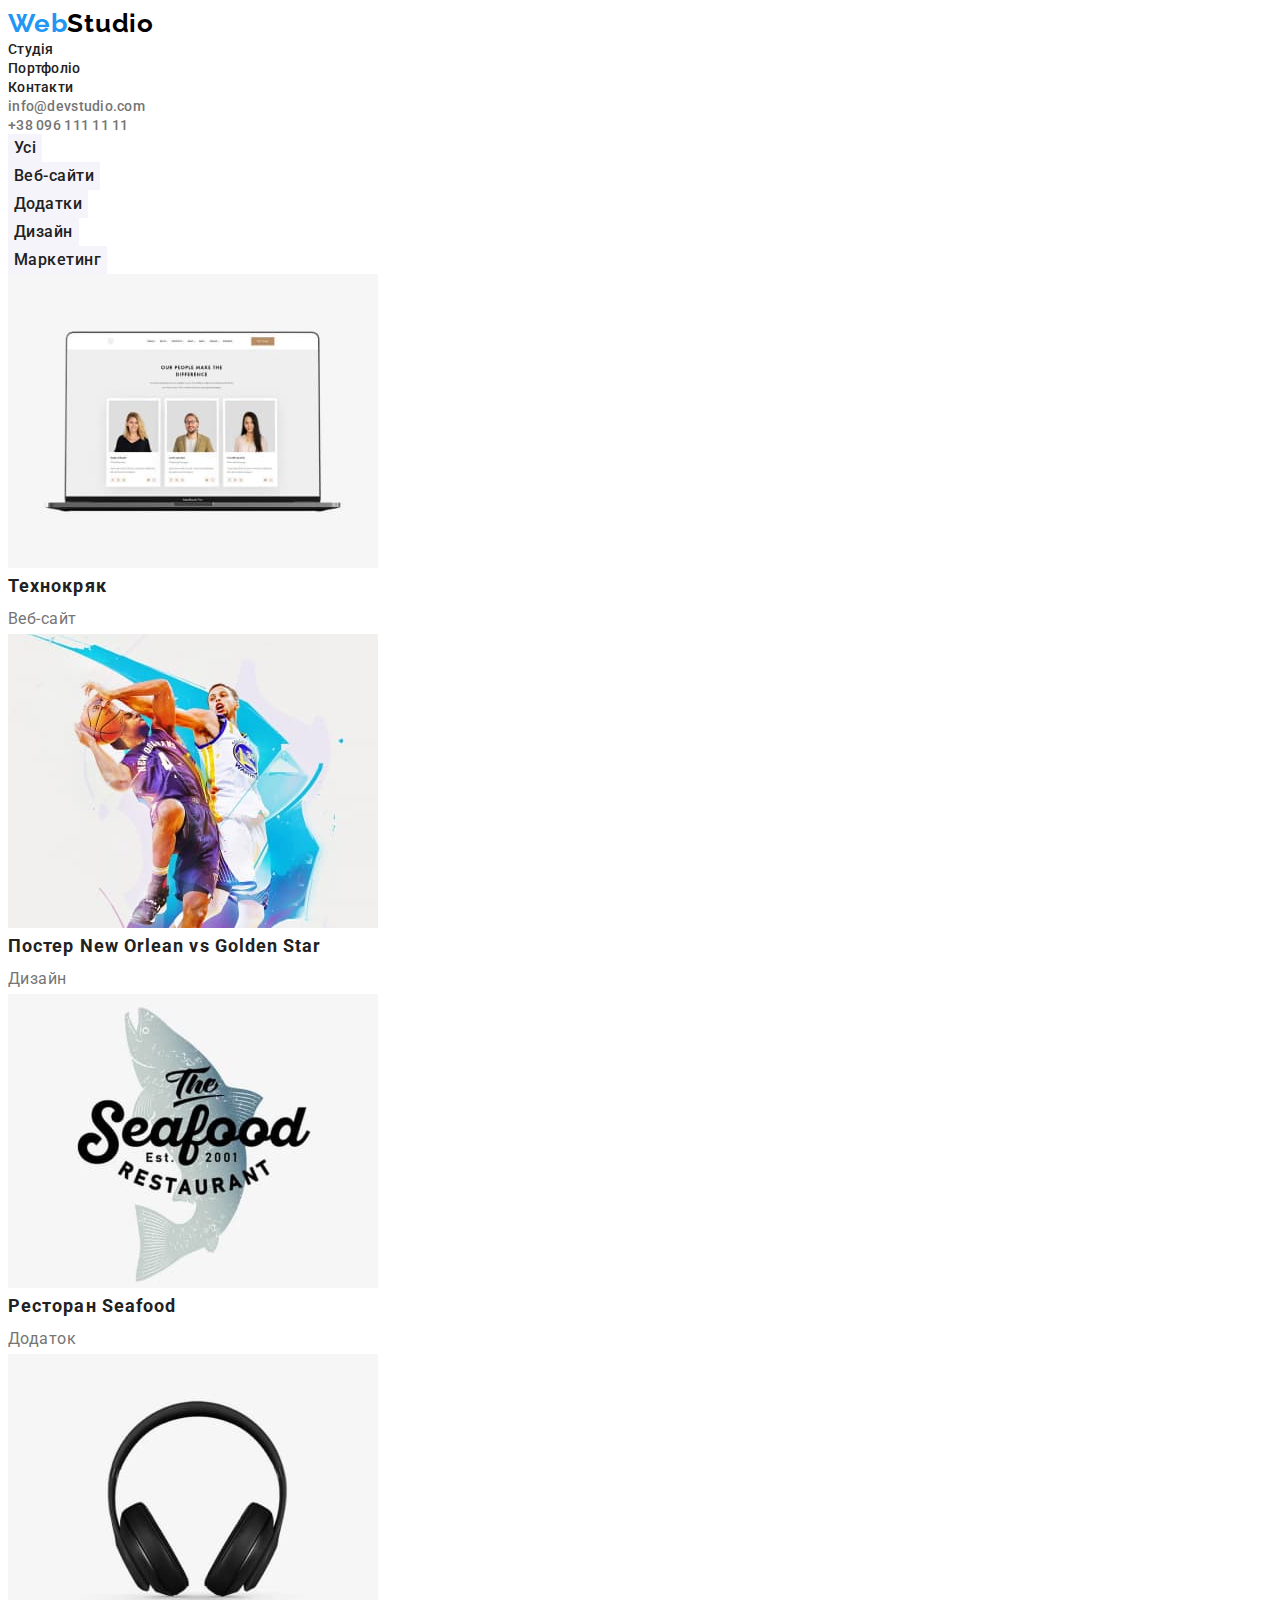
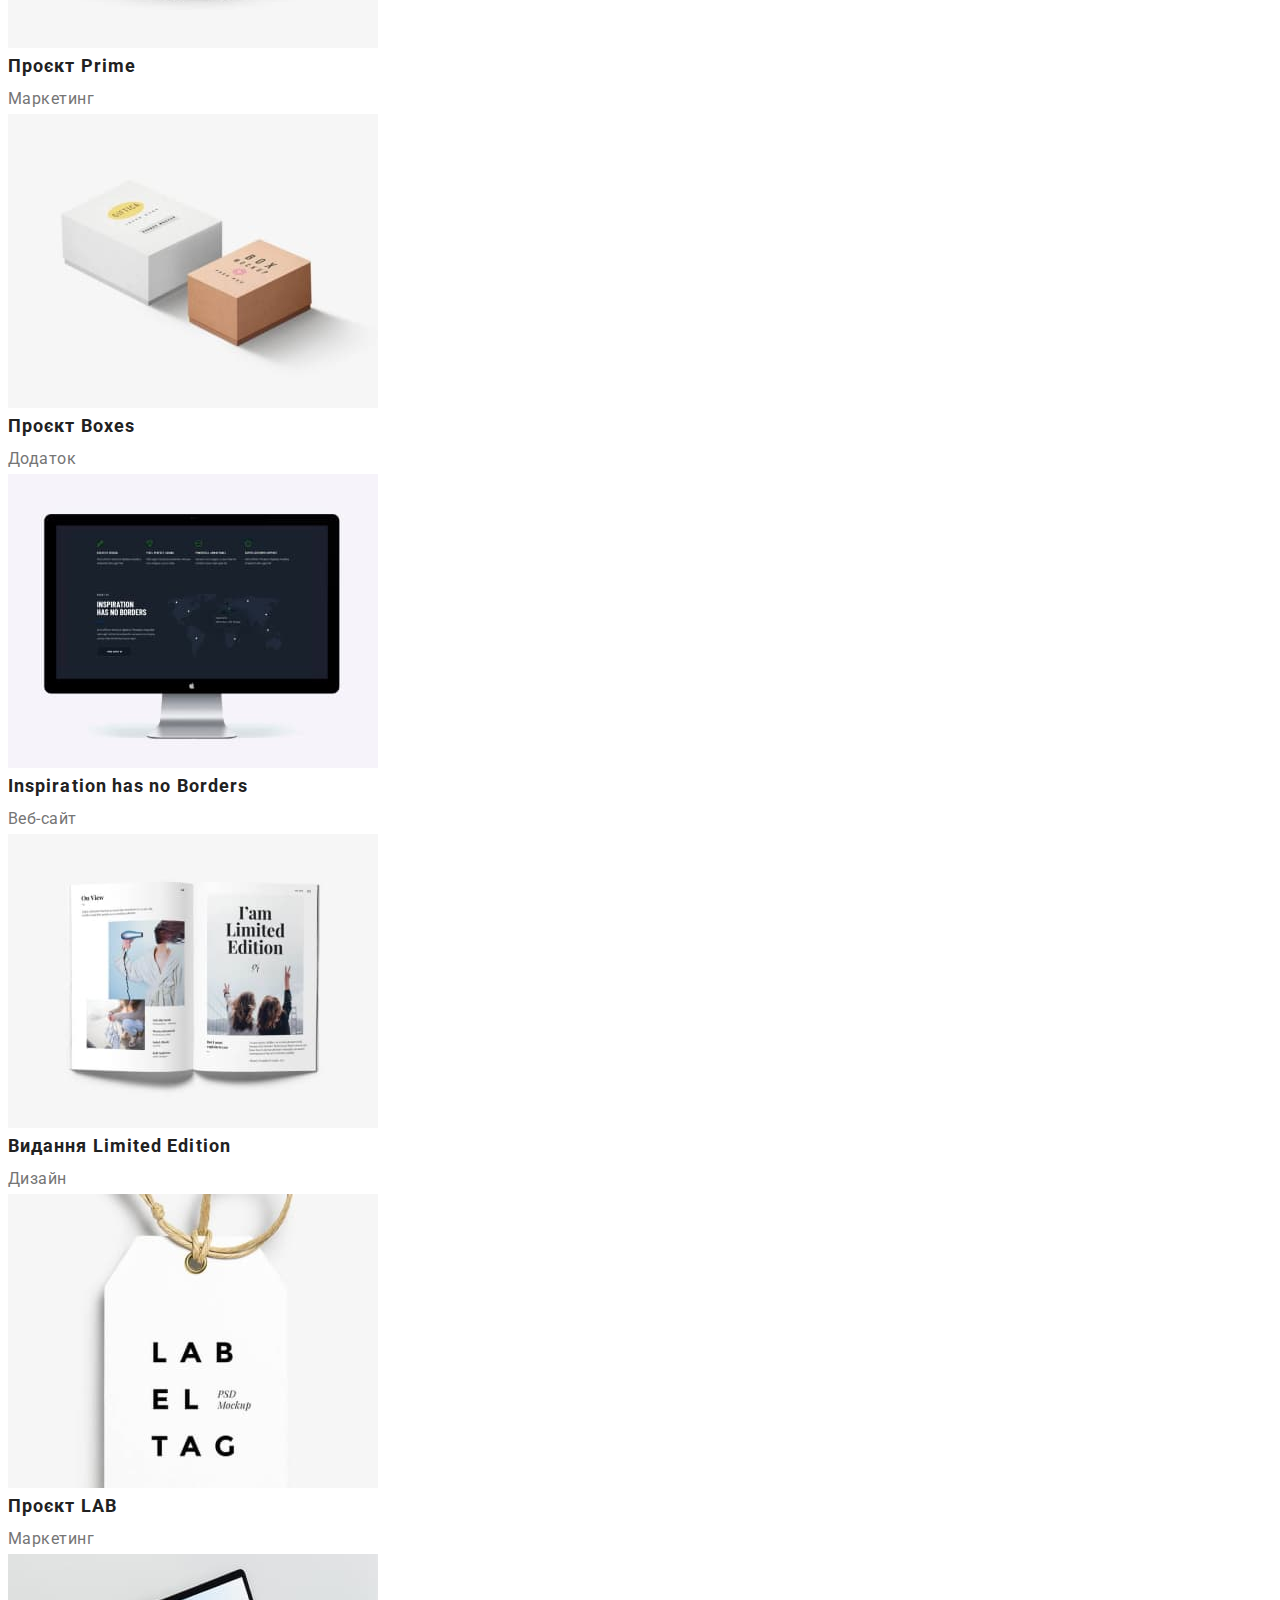
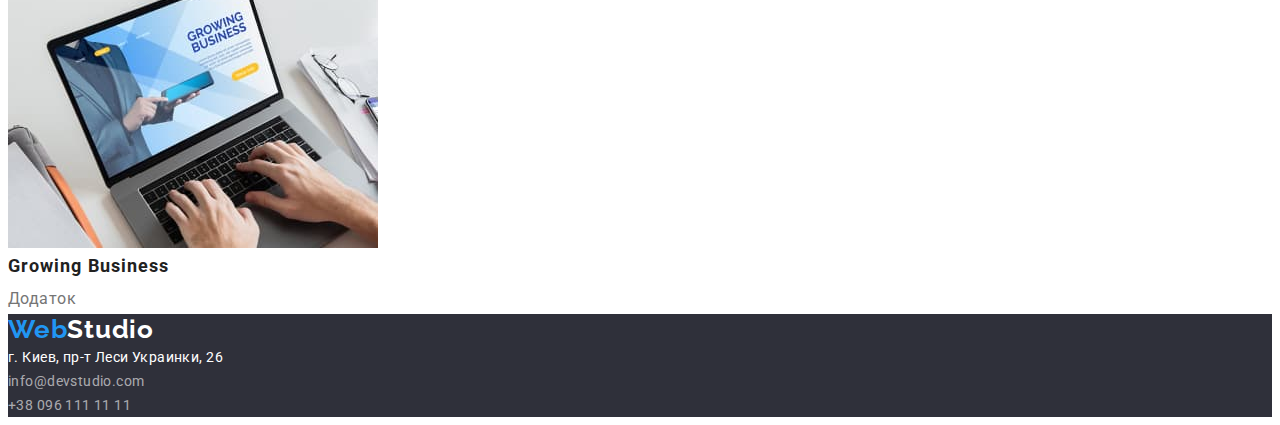
==== commit 064293be: "Flexbox" ====
--- a/portfolio.html
+++ b/portfolio.html
@@ -5,6 +5,13 @@
     <meta http-equiv="X-UA-Compatible" content="IE=edge" />
     <meta name="viewport" content="width=device-width, initial-scale=1.0" />
     <title>HTML-CSS</title>
+    <link
+      rel="stylesheet"
+      href="https://cdnjs.cloudflare.com/ajax/libs/modern-normalize/1.1.0/modern-normalize.min.css"
+      integrity="sha512-wpPYUAdjBVSE4KJnH1VR1HeZfpl1ub8YT/NKx4PuQ5NmX2tKuGu6U/JRp5y+Y8XG2tV+wKQpNHVUX03MfMFn9Q=="
+      crossorigin="anonymous"
+      referrerpolicy="no-referrer"
+    />
     <link rel="preconnect" href="https://fonts.googleapis.com" />
     <link rel="preconnect" href="https://fonts.gstatic.com" crossorigin />
     <link
@@ -22,7 +29,7 @@
           ><span class="last-part">Studio</span></a
         >
 
-        <ul class="nav-list list">
+        <ul>
           <li class="header-nav-item">
             <a class="header-nav-link link" href="./index.html">Студія</a>
           </li>
@@ -37,7 +44,7 @@
         </ul>
       </nav>
 
-      <ul class="nav-list list">
+      <ul>
         <li>
           <a class="header-mail-link link" href="mailto:info@devstudio.com"
             >info@devstudio.com</a
@@ -64,7 +71,7 @@
         </ul>
 
         <!-- Портфолио -->
-        <ul class="list">
+        <ul>
           <li>
             <img
               src="./images/Portfolio/img1.jpg"
@@ -166,7 +173,7 @@
         ><span class="last-part-footer">Studio</span></a
       >
       <address>
-        <ul class="adress-list">
+        <ul>
           <li>
             <a
               class="address"
--- a/css/styles.css
+++ b/css/styles.css
@@ -9,6 +9,30 @@
     --background-buttom: #188CE8;
 }
 
+h1,h2,h3,h4,h5,h6,p {
+    margin: 0;
+}
+
+ul {
+    padding: 0;
+    margin: 0;
+    list-style: none;
+}
+
+a {
+    text-decoration: none;
+}
+
+img {
+    display: block;
+    max-width: 100%;
+    height: auto;
+}
+
+button {
+    cursor: pointer;
+}
+
 /* GENERAL STYLES */
 
 body {
@@ -21,9 +45,8 @@
     font-family: 'Raleway';
     font-weight: 700;
     font-size: 26px;
-    line-height: 31px;
-    letter-spacing: 0.03em;
-    text-decoration: none;
+    line-height: calc(31 / 26);
+    letter-spacing: 0.03em;
 }
 
 .first-part {
@@ -32,15 +55,6 @@
 
 .last-part {
     color: var(--black-color)
-}
-
-.list {
-    background-color: var(--White-color);
-    list-style: none;
-}
-
-.link {
-    text-decoration: none;
 }
 
 .link:hover,
@@ -64,7 +78,7 @@
     font-size: 14px;
     line-height: 16px;
     letter-spacing: 0.02em;
-    color: var(--second-color)
+    color: var(--second-color);
 }
 
 
@@ -101,7 +115,6 @@
 
 .button-hero:hover,
 .button-hero:focus {
-    cursor: pointer;
     color: var(--White-color);
     background: var(--background-buttom);
     box-shadow: 0px 4px 4px rgba(0, 0, 0, 0.15);
@@ -155,7 +168,6 @@
 
 .section-list li {
     background-color: var(--White-color);
-    list-style: none;
 }
 
 .about-team {
@@ -179,7 +191,6 @@
 .button {
     color: var(--corol-button);
     background: transparent;
-    list-style: none;
 }
 
 .botton-type {
@@ -191,12 +202,12 @@
     text-align: center;
     letter-spacing: 0.03em;
     color: var(--main-color);
+    background-color: var(--corol-button);
     border: 0;
 }
 
 .botton-type:hover,
 .botton-type:focus {
-    cursor: pointer;
     color: var(--White-color);
     background: var(--change-color)
 }
@@ -229,10 +240,6 @@
     color: var(--White-color)
 }
 
-.adress-list {
-    list-style: none;
-}
-
 .address {
     font-family: 'Roboto';
     font-style: normal;
@@ -241,7 +248,6 @@
     line-height: 24px;
     letter-spacing: 0.03em;
     color: var(--White-color);
-    text-decoration: none;
 }
 
 .contact {
@@ -252,5 +258,6 @@
     line-height: 24px;
     letter-spacing: 0.03em;
     color: rgba(255, 255, 255, 0.6);
-    text-decoration: none;
-}+}
+
+/* end_css */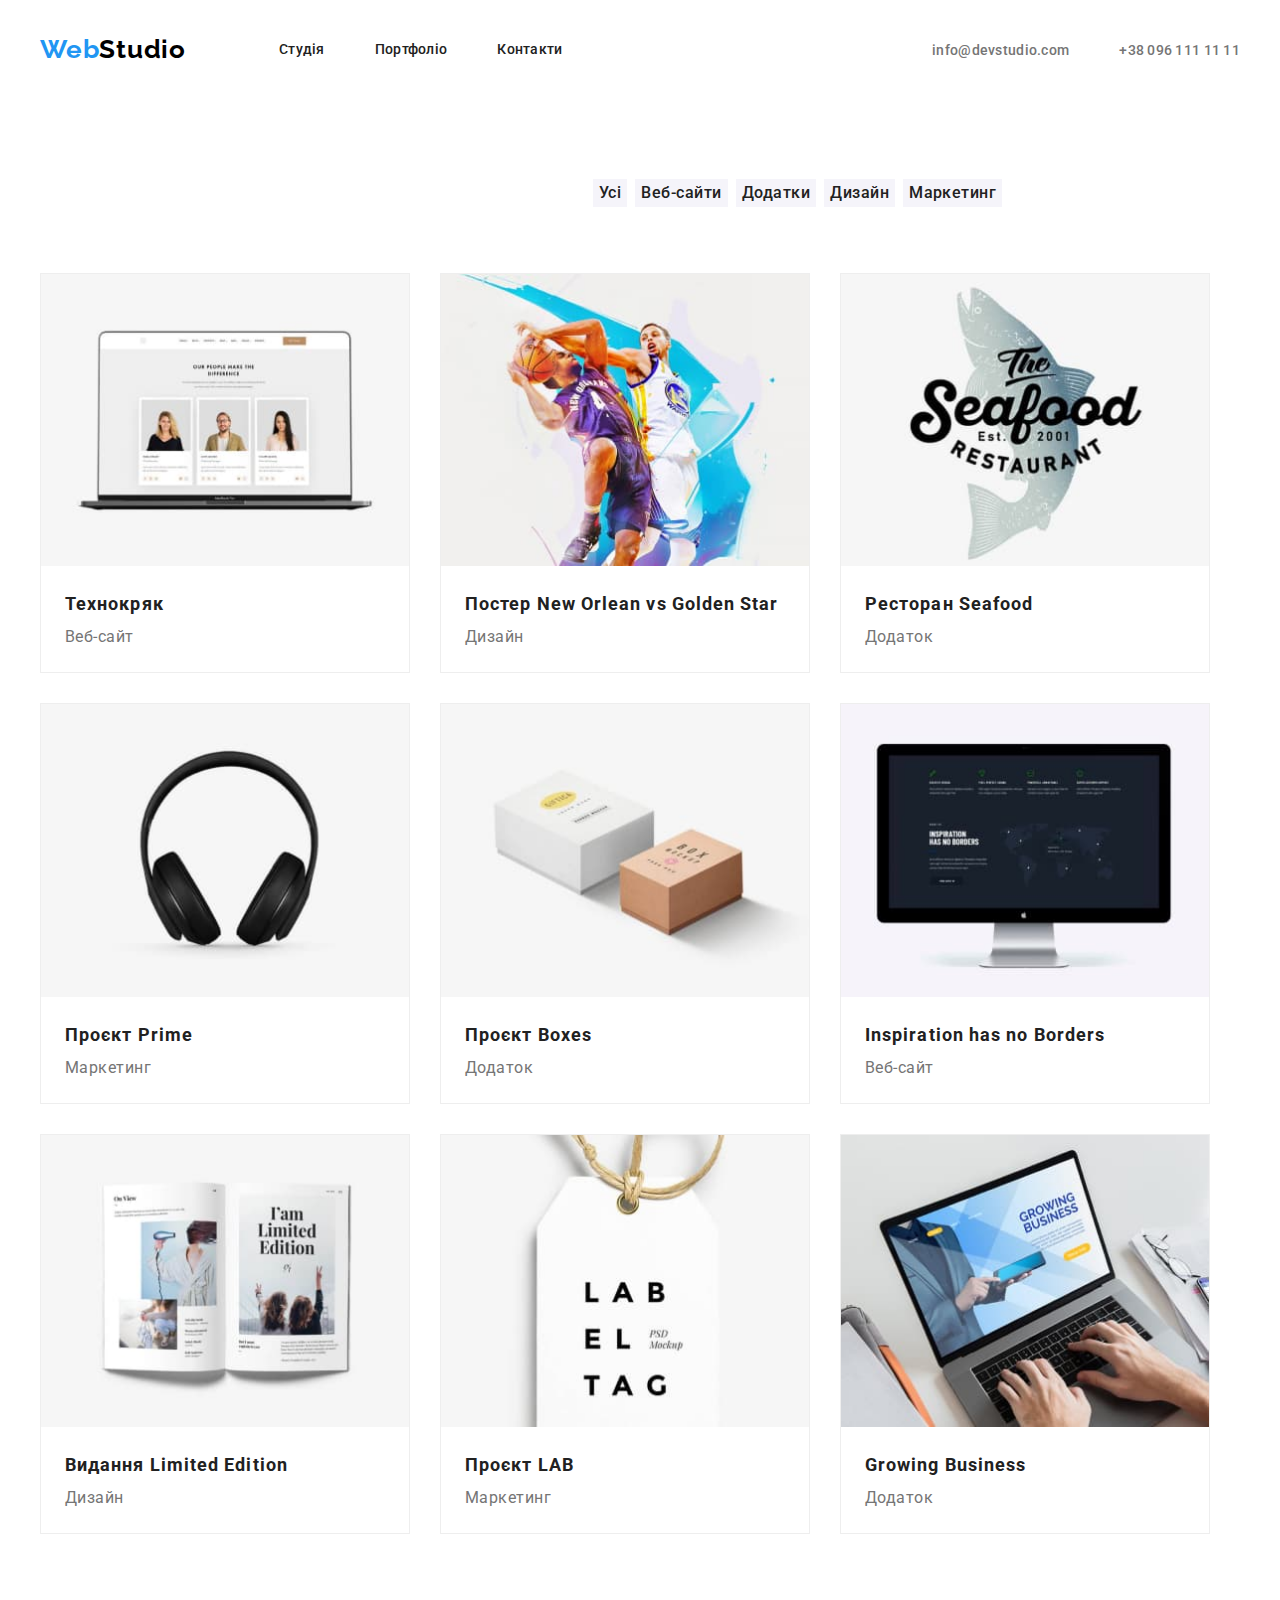
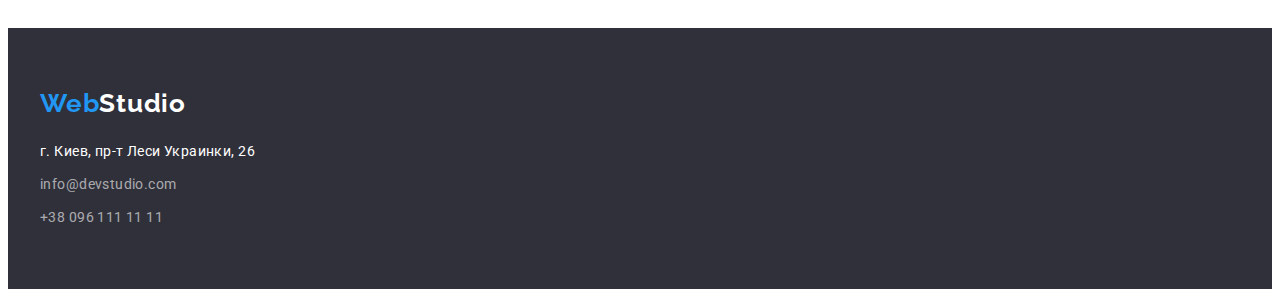
==== commit abd0ea45: "Flexbox" ====
--- a/portfolio.html
+++ b/portfolio.html
@@ -21,178 +21,188 @@
     <link rel="stylesheet" href="./css/styles.css" />
   </head>
   <body>
+
     <!-- Панель навигации -->
-    <header>
-      <nav class="header-nav">
+    <header class="header">
+      <div class="container header-container">
+        <nav class="header-nav">
+          <a class="logo" href="./index.html"
+            ><span class="first-part">Web</span
+            ><span class="last-part">Studio</span></a
+          >
+
+          <ul class="header-nav-list">
+            <li class="header-nav-item">
+              <a class="header-nav-link link" href="./index.html">Студія</a>
+            </li>
+            <li class="header-nav-item">
+              <a class="header-nav-link link" href="./portfolio.html"
+                >Портфоліо</a
+              >
+            </li>
+            <li class="header-nav-item">
+              <a class="header-nav-link link" href="/">Контакти</a>
+            </li>
+          </ul>
+        </nav>
+
+            <ul class="header-nav-contact">
+              <li class="header-nav-item">
+                <a class="header-mail-link link" href="mailto:info@devstudio.com"
+                  >info@devstudio.com</a
+                >
+              </li class="header-nav-item">
+              <li>
+                <a class="header-tel-link link" href="tel:+380961111111"
+                  >+38 096 111 11 11</a
+                >
+              </li>
+            </ul>
+      </div>
+    </header>
+
+    <main>
+
+       <!-- Фильтр работ -->
+      <section>
+        <div class="container">
+          <h1 class="visually-hidden">Заголовок 1</h1>
+          <ul class="button">
+            <li><button class="botton-type" type="button">Усі</button></li>
+            <li><button class="botton-type" type="button">Веб-сайти</button></li>
+            <li><button class="botton-type" type="button">Додатки</button></li>
+            <li><button class="botton-type" type="button">Дизайн</button></li>
+            <li><button class="botton-type" type="button">Маркетинг</button></li>
+          </ul>
+        </div>
+
+        <!-- Портфолио -->
+        <div class="container">
+          <ul class="feature-list">
+            <li class="item">
+              <img
+                src="./images/Portfolio/img1.jpg"
+                width="370"
+                height="294"
+                alt="Технокряк"
+              />
+              <h2 class="portfolio-title">Технокряк</h2>
+              <p class="portfolio-text">Веб-сайт</p>
+            </li>
+            <li class="item">
+              <img
+                src="./images/Portfolio/img2.jpg"
+                width="370"
+                height="294"
+                alt="Постер New Orlean vs Golden Star"
+              />
+              <h2 class="portfolio-title">Постер New Orlean vs Golden Star</h2>
+              <p class="portfolio-text">Дизайн</p>
+            </li>
+            <li class="item">
+              <img
+                src="./images/Portfolio/img3.jpg"
+                width="370"
+                height="294"
+                alt="Ресторан Seafood"
+              />
+              <h2 class="portfolio-title">Ресторан Seafood</h2>
+              <p class="portfolio-text">Додаток</p>
+            </li>
+            <li class="item">
+              <img
+                src="./images/Portfolio/img4.jpg"
+                width="370"
+                height="294"
+                alt="Проєкт Prime"
+              />
+              <h2 class="portfolio-title">Проєкт Prime</h2>
+              <p class="portfolio-text">Маркетинг</p>
+            </li>
+            <li class="item">
+              <img
+                src="./images/Portfolio/img5.jpg"
+                width="370"
+                height="294"
+                alt=""
+              />
+              <h2 class="portfolio-title">Проєкт Boxes</h2>
+              <p class="portfolio-text">Додаток</p>
+            </li>
+            <li class="item">
+              <img
+                src="./images/Portfolio/img6.jpg"
+                width="370"
+                height="294"
+                alt="Inspiration has no Borders"
+              />
+              <h2 class="portfolio-title">Inspiration has no Borders</h2>
+              <p class="portfolio-text">Веб-сайт</p>
+            </li>
+            <li class="item">
+              <img
+                src="./images/Portfolio/img7.jpg"
+                width="370"
+                height="294"
+                alt="Видання Limited Edition"
+              />
+              <h2 class="portfolio-title">Видання Limited Edition</h2>
+              <p class="portfolio-text">Дизайн</p>
+            </li>
+            <li class="item">
+              <img
+                src="./images/Portfolio/img8.jpg"
+                width="370"
+                height="294"
+                alt="Проєкт LAB"
+              />
+              <h2 class="portfolio-title">Проєкт LAB</h2>
+              <p class="portfolio-text">Маркетинг</p>
+            </li>
+            <li class="item">
+              <img
+                src="./images/Portfolio/img9.jpg"
+                width="370"
+                height="294"
+                alt="Growing Business"
+              />
+              <h2 class="portfolio-title">Growing Business</h2>
+              <p class="portfolio-text">Додаток</p>
+            </li>
+          </ul>
+      </div>
+      </section>
+    </main>
+
+    <!-- Контакты -->
+    <footer class="footer-list">
+      <div class="container">
         <a class="logo" href="./index.html"
           ><span class="first-part">Web</span
-          ><span class="last-part">Studio</span></a
+          ><span class="last-part-footer">Studio</span></a
         >
-
-        <ul>
-          <li class="header-nav-item">
-            <a class="header-nav-link link" href="./index.html">Студія</a>
-          </li>
-          <li class="header-nav-item">
-            <a class="header-nav-link link" href="./portfolio.html"
-              >Портфоліо</a
-            >
-          </li>
-          <li class="header-nav-item">
-            <a class="header-nav-link link" href="/">Контакти</a>
-          </li>
-        </ul>
-      </nav>
-
-      <ul>
-        <li>
-          <a class="header-mail-link link" href="mailto:info@devstudio.com"
-            >info@devstudio.com</a
-          >
-        </li>
-        <li>
-          <a class="header-tel-link link" href="tel:+380961111111"
-            >+38 096 111 11 11</a
-          >
-        </li>
-      </ul>
-    </header>
-
-    <main>
-      <section>
-        <!-- Фильтр работ -->
-        <h1 class="visually-hidden">Заголовок 1</h1>
-        <ul class="button">
-          <li><button class="botton-type" type="button">Усі</button></li>
-          <li><button class="botton-type" type="button">Веб-сайти</button></li>
-          <li><button class="botton-type" type="button">Додатки</button></li>
-          <li><button class="botton-type" type="button">Дизайн</button></li>
-          <li><button class="botton-type" type="button">Маркетинг</button></li>
-        </ul>
-
-        <!-- Портфолио -->
-        <ul>
-          <li>
-            <img
-              src="./images/Portfolio/img1.jpg"
-              width="370"
-              height="294"
-              alt="Технокряк"
-            />
-            <h2 class="portfolio-title">Технокряк</h2>
-            <p class="portfolio-text">Веб-сайт</p>
-          </li>
-          <li>
-            <img
-              src="./images/Portfolio/img2.jpg"
-              width="370"
-              height="294"
-              alt="Постер New Orlean vs Golden Star"
-            />
-            <h2 class="portfolio-title">Постер New Orlean vs Golden Star</h2>
-            <p class="portfolio-text">Дизайн</p>
-          </li>
-          <li>
-            <img
-              src="./images/Portfolio/img3.jpg"
-              width="370"
-              height="294"
-              alt="Ресторан Seafood"
-            />
-            <h2 class="portfolio-title">Ресторан Seafood</h2>
-            <p class="portfolio-text">Додаток</p>
-          </li>
-          <li>
-            <img
-              src="./images/Portfolio/img4.jpg"
-              width="370"
-              height="294"
-              alt="Проєкт Prime"
-            />
-            <h2 class="portfolio-title">Проєкт Prime</h2>
-            <p class="portfolio-text">Маркетинг</p>
-          </li>
-          <li>
-            <img
-              src="./images/Portfolio/img5.jpg"
-              width="370"
-              height="294"
-              alt=""
-            />
-            <h2 class="portfolio-title">Проєкт Boxes</h2>
-            <p class="portfolio-text">Додаток</p>
-          </li>
-          <li>
-            <img
-              src="./images/Portfolio/img6.jpg"
-              width="370"
-              height="294"
-              alt="Inspiration has no Borders"
-            />
-            <h2 class="portfolio-title">Inspiration has no Borders</h2>
-            <p class="portfolio-text">Веб-сайт</p>
-          </li>
-          <li>
-            <img
-              src="./images/Portfolio/img7.jpg"
-              width="370"
-              height="294"
-              alt="Видання Limited Edition"
-            />
-            <h2 class="portfolio-title">Видання Limited Edition</h2>
-            <p class="portfolio-text">Дизайн</p>
-          </li>
-          <li>
-            <img
-              src="./images/Portfolio/img8.jpg"
-              width="370"
-              height="294"
-              alt="Проєкт LAB"
-            />
-            <h2 class="portfolio-title">Проєкт LAB</h2>
-            <p class="portfolio-text">Маркетинг</p>
-          </li>
-          <li>
-            <img
-              src="./images/Portfolio/img9.jpg"
-              width="370"
-              height="294"
-              alt="Growing Business"
-            />
-            <h2 class="portfolio-title">Growing Business</h2>
-            <p class="portfolio-text">Додаток</p>
-          </li>
-        </ul>
-      </section>
-    </main>
-
-    <!-- Контакты -->
-    <footer class="footer-list">
-      <a class="logo" href="./index.html"
-        ><span class="first-part">Web</span
-        ><span class="last-part-footer">Studio</span></a
-      >
-      <address>
-        <ul>
-          <li>
-            <a
-              class="address"
-              href="https://goo.gl/maps/CPtrU1FHBa2aNyZL9"
-              target="_blank"
-              rel="noopener noreferrer nofollow"
-              >г. Киев, пр-т Леси Украинки, 26</a
-            >
-          </li>
-          <li>
-            <a class="contact" href="mailto:info@devstudio.com"
-              >info@devstudio.com</a
-            >
-          </li>
-          <li>
-            <a class="contact" href="tel:+380961111111">+38 096 111 11 11</a>
-          </li>
-        </ul>
-      </address>
+        <address>
+          <ul class="contact-footer-list">
+            <li class="contact-footer">
+              <a
+                class="address"
+                href="https://goo.gl/maps/CPtrU1FHBa2aNyZL9"
+                target="_blank"
+                rel="noopener noreferrer nofollow"
+                >г. Киев, пр-т Леси Украинки, 26</a
+              >
+            </li>
+            <li class="contact-footer">
+              <a class="contact" href="mailto:info@devstudio.com"
+                >info@devstudio.com</a
+              >
+            </li>
+            <li class="contact-footer">
+              <a class="contact" href="tel:+380961111111">+38 096 111 11 11</a>
+            </li>
+          </ul>
+        </address>
+      </div>
     </footer>
   </body>
 </html>
--- a/css/styles.css
+++ b/css/styles.css
@@ -41,12 +41,44 @@
     background-color: var(--White-color);
 }
 
+.container {
+    width: 1200px;
+    margin: 0 auto;
+    padding-left: 15px;
+    padding-right: 15px;
+}
+
+.header {
+    /* outline: 2px solid tomato; */
+}
+
+.header-container {
+    align-items: center;
+    display: flex;
+}
+
+.header-nav {
+    display: flex;
+}
+
+.header-nav-list {
+    display: flex;
+}
+
 .logo {
+    margin-left: auto;
+    margin-right: 93px;
+    padding: 25px 0;
+
     font-family: 'Raleway';
     font-weight: 700;
     font-size: 26px;
     line-height: calc(31 / 26);
     letter-spacing: 0.03em;
+}
+
+.header-nav-item:not(:last-child) {
+    margin-right: 50px;
 }
 
 .first-part {
@@ -63,11 +95,20 @@
 }
 
 .header-nav-link {
+    display: block;
+    padding: 32px 0px;
+
     font-weight: 500;
     font-size: 14px;
     line-height: 16px;
     letter-spacing: 0.02em;
     color: var(--main-color);
+}
+
+.header-nav-contact{
+    display: flex;
+    padding: 32px 0;
+    margin-left: auto;
 }
 
 .header-mail-link,
@@ -85,19 +126,29 @@
 /* Hero */
 
 .section-hero {
+    margin-top: 0;
+    margin-bottom: 0;
+    padding: 94px 0;
     background: var(--background-hero);
+    text-align: center;
 }
 
 .hero-title {
+    margin-bottom: 30px;
+
     font-weight: 900;
     font-size: 44px;
     line-height: calc(60 / 44);
+    text-align: center;
     letter-spacing: 0.06em;
+    text-transform: uppercase;
     color: var(--White-color);
-    text-transform: uppercase;
+
 }
 
 .button-hero {
+    margin: auto;
+
     font-family: 'Roboto';
     font-style: normal;
     font-weight: 700;
@@ -111,6 +162,7 @@
     background: var(--change-color);
     box-shadow: 0px 4px 4px rgba(0, 0, 0, 0.15);
     border-radius: 4px;
+    border: 0;
 }
 
 .button-hero:hover,
@@ -120,12 +172,24 @@
     box-shadow: 0px 4px 4px rgba(0, 0, 0, 0.15);
 }
 
+
+/* Описание работы */
 .section-title {
+    margin-bottom: 50px;
+
     font-weight: 700;
     font-size: 36px;
     line-height: calc(42 / 36);
     letter-spacing: 0.03em;
-    color: var(--main-color)
+    color: var(--main-color);
+    text-align: center;
+}
+
+.section-title-list {
+    margin-bottom: 94px;
+
+    gap: 30px;
+    display: flex;
 }
 
 .visually-hidden {
@@ -143,7 +207,15 @@
 
 /* Особливості */
 
+.contant-section {
+    padding: 94px 0;
+    display: flex;
+    /* outline: 2px solid tomato; */
+}
+
 .peculiarities-title {
+    margin-bottom: 10px;
+
     font-weight: 700;
     font-size: 14px;
     line-height: calc(16 / 14);
@@ -162,35 +234,88 @@
 
 /* Наша команда */
 
+.section-title-tem {
+    padding-bottom: 50px;
+    padding-top: 94px;
+
+    font-weight: 700;
+    font-size: 36px;
+    line-height: calc(42 / 36);
+    letter-spacing: 0.03em;
+    color: var(--main-color);
+    text-align: center;
+}
+
+.team-item {
+    flex-basis: calc((100% - 30 * 3) / 4);
+}
+
 .section-tem {
     background-color: var(--corol-button);
 }
 
+.section-list {
+    padding-bottom: 94px;
+
+    display: flex;
+    gap: 30px;
+}
+
 .section-list li {
     background-color: var(--White-color);
+
+    background: #FFFFFF;
+    box-shadow: 0px 1px 3px rgba(0, 0, 0, 0.12), 0px 1px 1px rgba(0, 0, 0, 0.14), 0px 2px 1px rgba(0, 0, 0, 0.2);
+    border-radius: 0px 0px 4px 4px;
 }
 
 .about-team {
+    padding: 30px 70px 59px;
+
+    text-transform: capitalize;
     font-weight: 500;
     font-size: 16px;
     line-height: calc(19 / 16);
     letter-spacing: 0.03em;
-    color: var(--main-color)
+    text-align: center;
+    color: var(--main-color);
+    white-space: nowrap;
 }
 
 .about-position {
+    margin-bottom: 30px;
+
     font-weight: 400;
     font-size: 16px;
     line-height: calc(19 / 16);
     letter-spacing: 0.03em;
-    color: var(--second-color)
+    text-align: center;
+    color: var(--second-color);
+
 }
 
 /* Фильтр работ */
 
 .button {
+    font-weight: 500;
+    font-size: 16px;
+    line-height: calc(26 / 16);
+    text-align: center;
+    letter-spacing: 0.03em;
+
+    position: absolute;
+    width: 125px;
+    height: 38px;
+    left: 593px;
+    top: 174px;
+    border-radius: 4px;
+    align-items: center;
+
+    display: flex;
     color: var(--corol-button);
     background: transparent;
+    gap: 8px;
+    white-space: nowrap;
 }
 
 .botton-type {
@@ -214,7 +339,30 @@
 
 /* Портфолио */
 
+.feature-list {
+    margin-top: 182px;
+    margin-bottom: 94px;
+
+    display: flex;
+    flex-wrap: wrap;
+
+    gap: 30px;
+    flex-basis: calc((100% - 30 * 8) / 9);
+}
+
+.feature-list .item {
+    width: 370px;
+    /* outline: 2px solid tomato; */
+
+    box-sizing: border-box;
+    background: #FFFFFF;
+    border: 1px solid #EEEEEE;
+}
+
 .portfolio-title {
+    margin-top: 20px;
+    padding-left: 24px;
+
     font-weight: 700;
     font-size: 18px;
     line-height: calc(36 / 18);
@@ -223,6 +371,9 @@
 }
 
 .portfolio-text {
+    padding-left: 24px;
+    padding-bottom: 20px;
+
     font-weight: 400;
     font-size: 16px;
     line-height: calc(30 / 16);
@@ -233,11 +384,18 @@
 /* Контакты */
 
 .footer-list {
+    padding-top: 60px;
+    padding-bottom: 60px;
+
     background-color: var(--background-hero)
 }
 
 .last-part-footer {
     color: var(--White-color)
+}
+
+.contact-footer-list {
+    margin-top: 20px;
 }
 
 .address {
@@ -250,6 +408,10 @@
     color: var(--White-color);
 }
 
+.contact-footer {
+    margin-top: 9px;
+}
+
 .contact {
     font-family: 'Roboto';
     font-style: normal;
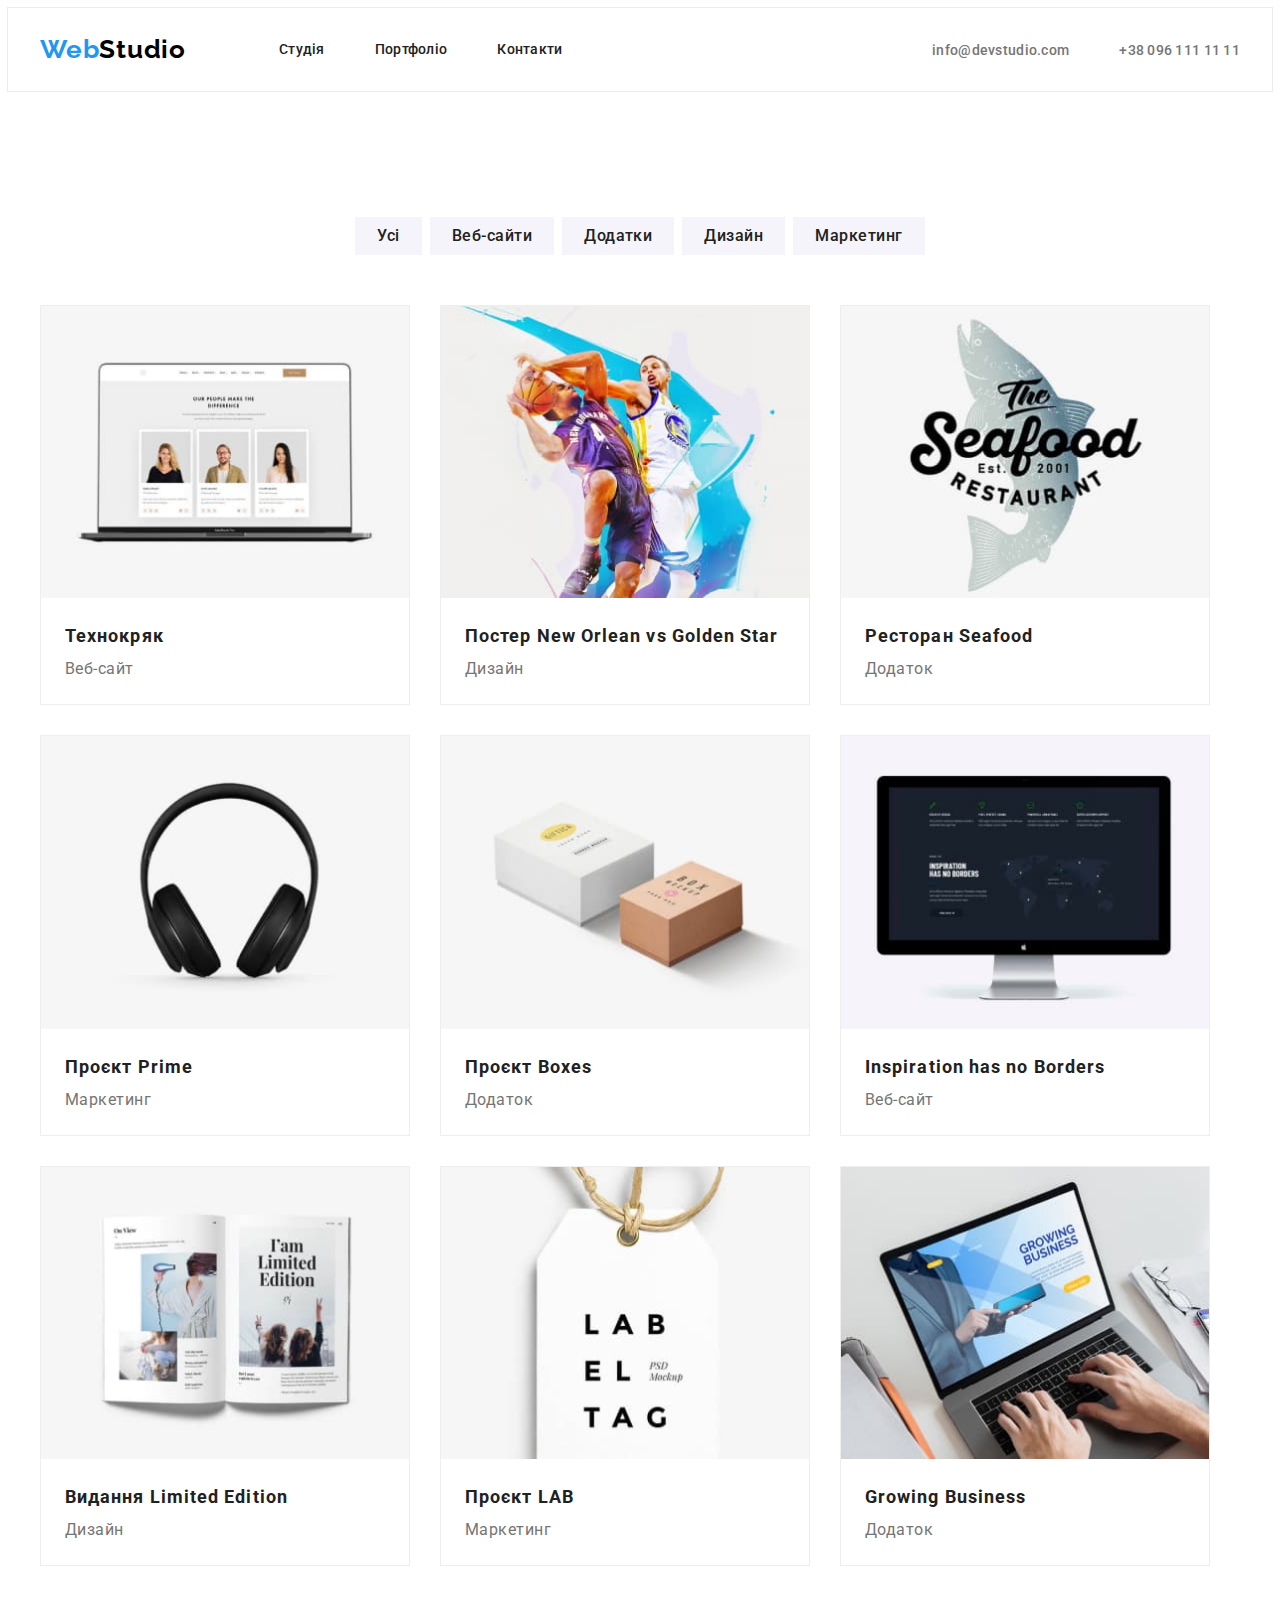
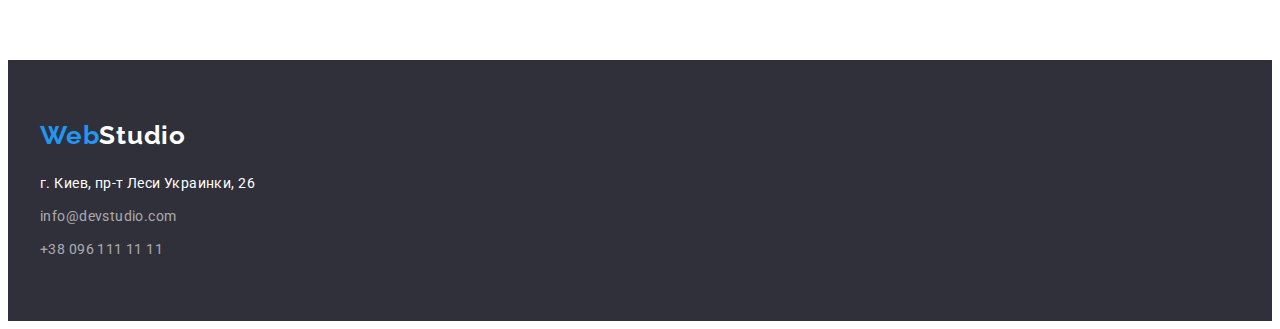
==== commit b009f09d: "Добавляет позиционирование. Flexbox" ====
--- a/portfolio.html
+++ b/portfolio.html
@@ -65,16 +65,17 @@
 
        <!-- Фильтр работ -->
       <section>
-        <div class="container">
-          <h1 class="visually-hidden">Заголовок 1</h1>
-          <ul class="button">
-            <li><button class="botton-type" type="button">Усі</button></li>
-            <li><button class="botton-type" type="button">Веб-сайти</button></li>
-            <li><button class="botton-type" type="button">Додатки</button></li>
-            <li><button class="botton-type" type="button">Дизайн</button></li>
-            <li><button class="botton-type" type="button">Маркетинг</button></li>
-          </ul>
-        </div>
+          <div class="container">
+            <h1 class="visually-hidden">Заголовок 1</h1>
+            <ul class="button">
+              <li><button class="botton-type" type="button">Усі</button></li>
+              <li><button class="botton-type" type="button">Веб-сайти</button></li>
+              <li><button class="botton-type" type="button">Додатки</button></li>
+              <li><button class="botton-type" type="button">Дизайн</button></li>
+              <li><button class="botton-type" type="button">Маркетинг</button></li>
+            </ul>
+          </div>
+      
 
         <!-- Портфолио -->
         <div class="container">
@@ -170,7 +171,7 @@
               <p class="portfolio-text">Додаток</p>
             </li>
           </ul>
-      </div>
+       </div>
       </section>
     </main>
 
--- a/css/styles.css
+++ b/css/styles.css
@@ -49,7 +49,7 @@
 }
 
 .header {
-    /* outline: 2px solid tomato; */
+    outline: 1px solid #ECECEC;
 }
 
 .header-container {
@@ -270,7 +270,8 @@
 }
 
 .about-team {
-    padding: 30px 70px 59px;
+    padding: 0px 70px;
+    padding-top: 30px;
 
     text-transform: capitalize;
     font-weight: 500;
@@ -283,7 +284,8 @@
 }
 
 .about-position {
-    margin-bottom: 30px;
+    margin-top: 10px;
+    padding-bottom: 30px;
 
     font-weight: 400;
     font-size: 16px;
@@ -297,19 +299,7 @@
 /* Фильтр работ */
 
 .button {
-    font-weight: 500;
-    font-size: 16px;
-    line-height: calc(26 / 16);
-    text-align: center;
-    letter-spacing: 0.03em;
-
-    position: absolute;
-    width: 125px;
-    height: 38px;
-    left: 593px;
-    top: 174px;
-    border-radius: 4px;
-    align-items: center;
+    justify-content: center;
 
     display: flex;
     color: var(--corol-button);
@@ -319,11 +309,15 @@
 }
 
 .botton-type {
+    margin-top: 126px;
+    margin-bottom: 50px;
+    padding: 6px 22px;
+
     font-family: 'Roboto';
     font-style: normal;
     font-weight: 500;
     font-size: 16px;
-    line-height: 26px;
+    line-height: calc(26 / 16);
     text-align: center;
     letter-spacing: 0.03em;
     color: var(--main-color);
@@ -340,7 +334,7 @@
 /* Портфолио */
 
 .feature-list {
-    margin-top: 182px;
+    /* margin-top: 182px; */
     margin-bottom: 94px;
 
     display: flex;
